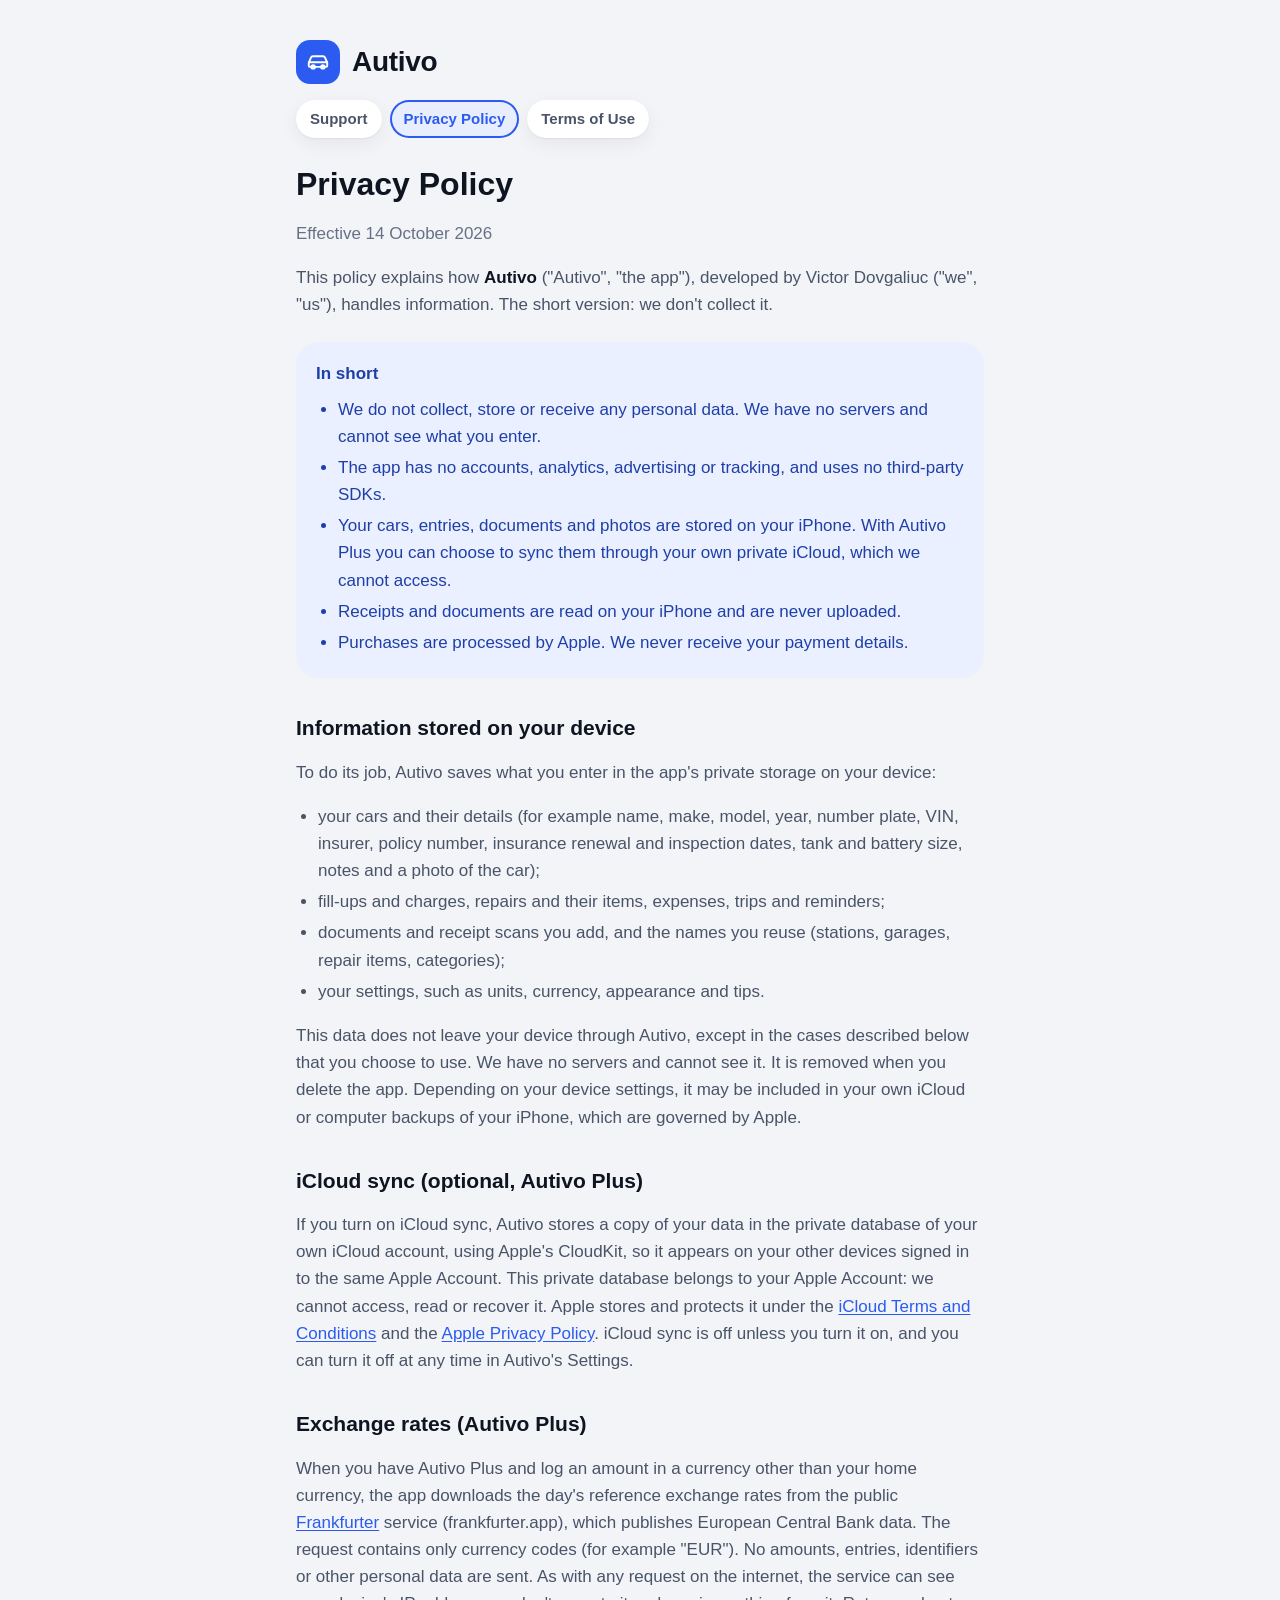
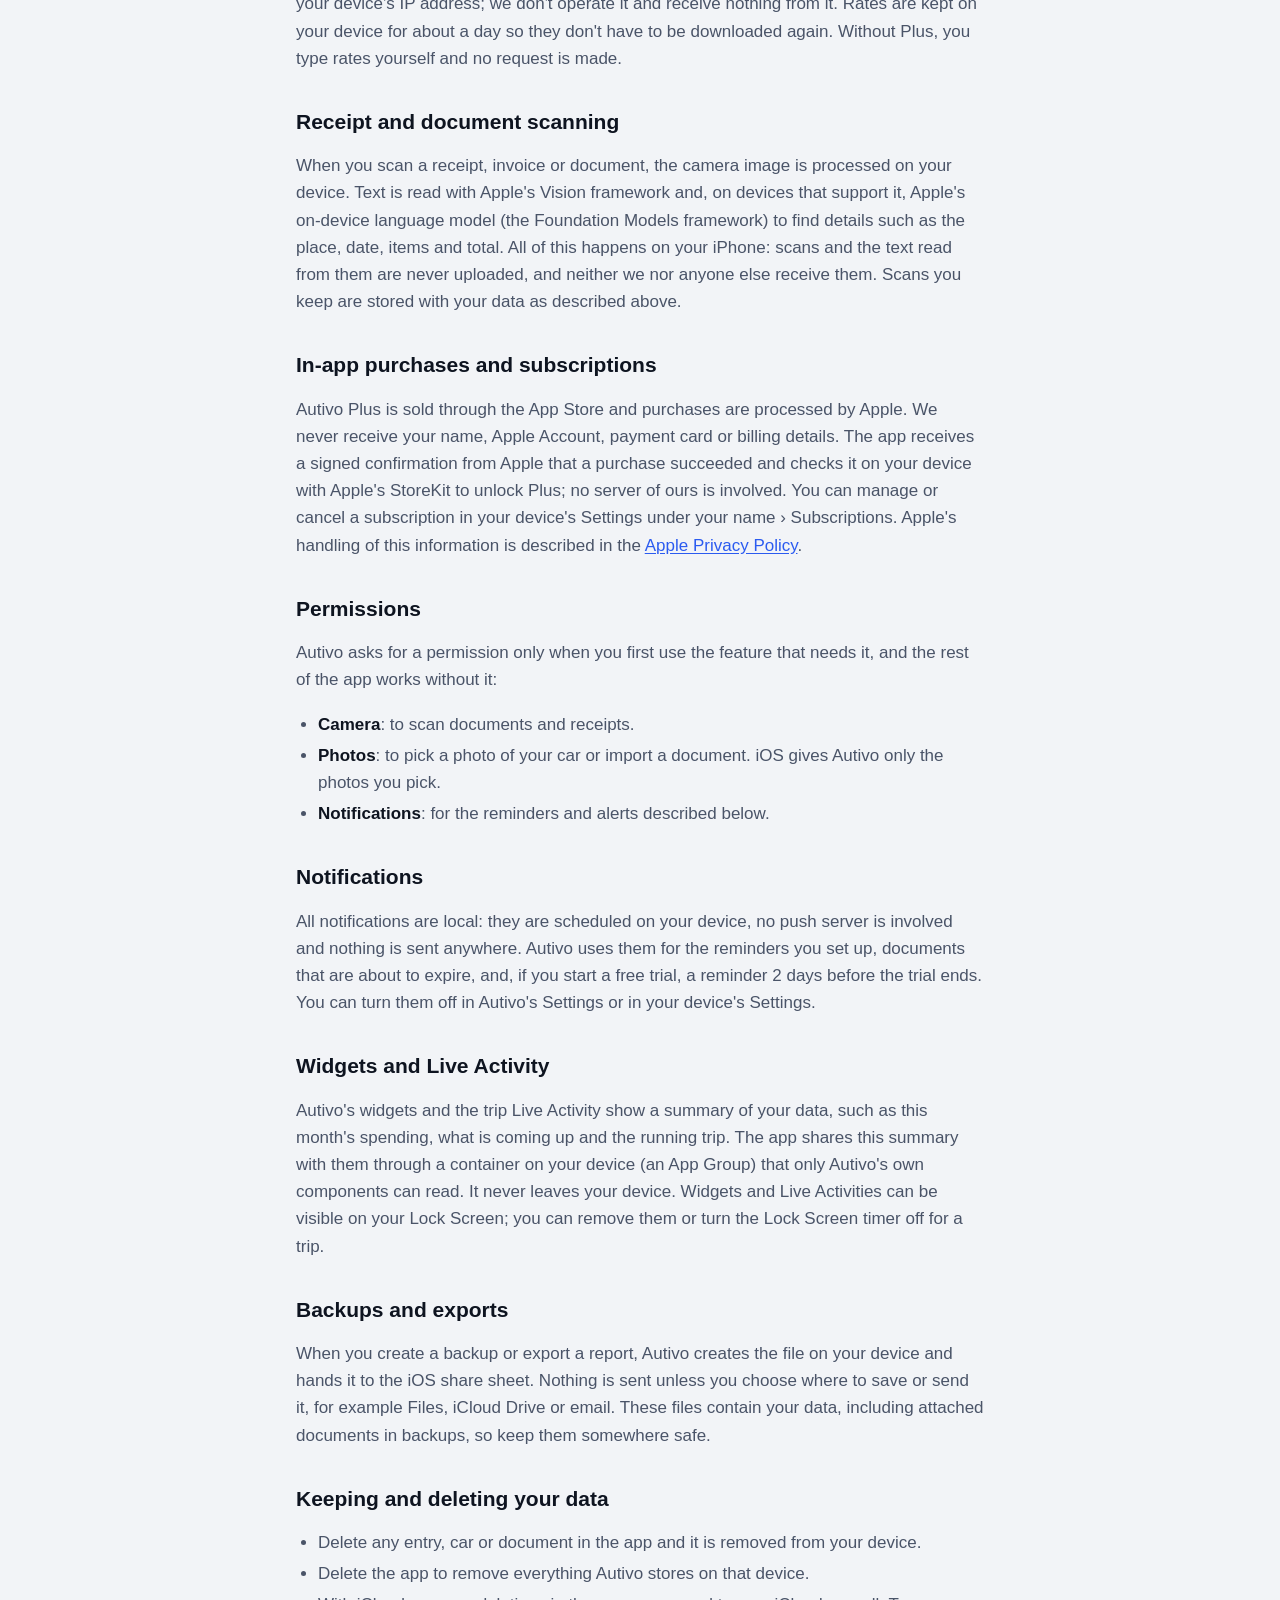
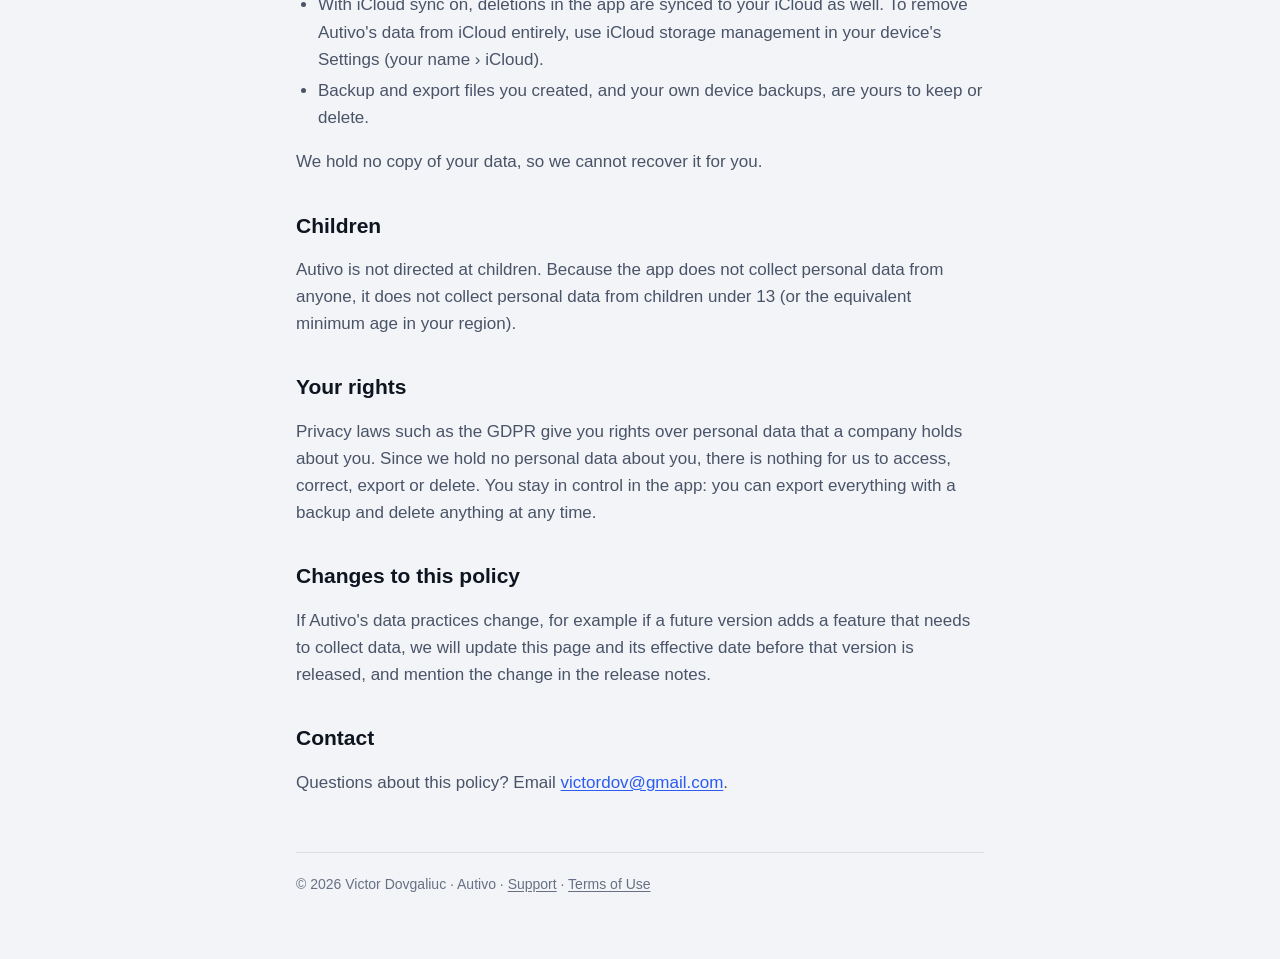
==== privacy.html @ 6e1c1417 "Rename AutoKeep to Autivo Co-Authored-By: Claude Opus 5.5 <noreply@anthropic.com>" ====
<!doctype html>
<html lang="en">
<head>
  <meta charset="utf-8">
  <meta name="viewport" content="width=device-width, initial-scale=1">
  <meta name="color-scheme" content="light dark">
  <title>Autivo Privacy Policy</title>
  <meta name="description" content="Privacy policy for Autivo. Autivo does not collect personal data: everything stays on your iPhone.">
  <link rel="stylesheet" href="style.css">
</head>
<body>
<main>
  <header>
    <a class="logo" href="./">
      <span class="mark" aria-hidden="true"><svg viewBox="0 0 24 24" fill="none" stroke="currentColor" stroke-width="1.8" stroke-linecap="round" stroke-linejoin="round"><path d="M3.5 15.5v-3l2-4.6A2 2 0 0 1 7.3 6.7h9.4a2 2 0 0 1 1.8 1.2l2 4.6v3a1 1 0 0 1-1 1h-15a1 1 0 0 1-1-1z"/><path d="M3.7 12.3h16.6"/><circle cx="7.5" cy="16.5" r="1.6"/><circle cx="16.5" cy="16.5" r="1.6"/></svg></span>
      Autivo
    </a>
    <nav>
      <a href="./">Support</a>
      <a href="privacy.html" aria-current="page">Privacy Policy</a>
      <a href="terms.html">Terms of Use</a>
    </nav>
  </header>

  <h1>Privacy Policy</h1>
  <p class="muted">Effective 14 October 2026</p>

  <p>This policy explains how <strong>Autivo</strong> ("Autivo", "the app"), developed by Victor Dovgaliuc
    ("we", "us"), handles information. The short version: we don't collect it.</p>

  <div class="summary">
    <strong>In short</strong>
    <ul>
      <li>We do not collect, store or receive any personal data. We have no servers and cannot see what you enter.</li>
      <li>The app has no accounts, analytics, advertising or tracking, and uses no third-party SDKs.</li>
      <li>Your cars, entries, documents and photos are stored on your iPhone. With Autivo Plus you can choose to sync
        them through your own private iCloud, which we cannot access.</li>
      <li>Receipts and documents are read on your iPhone and are never uploaded.</li>
      <li>Purchases are processed by Apple. We never receive your payment details.</li>
    </ul>
  </div>

  <h2>Information stored on your device</h2>
  <p>To do its job, Autivo saves what you enter in the app's private storage on your device:</p>
  <ul>
    <li>your cars and their details (for example name, make, model, year, number plate, VIN, insurer, policy number,
      insurance renewal and inspection dates, tank and battery size, notes and a photo of the car);</li>
    <li>fill-ups and charges, repairs and their items, expenses, trips and reminders;</li>
    <li>documents and receipt scans you add, and the names you reuse (stations, garages, repair items, categories);</li>
    <li>your settings, such as units, currency, appearance and tips.</li>
  </ul>
  <p>This data does not leave your device through Autivo, except in the cases described below that you choose to use.
    We have no servers and cannot see it. It is removed when you delete the app. Depending on your device settings, it
    may be included in your own iCloud or computer backups of your iPhone, which are governed by Apple.</p>

  <h2 id="icloud">iCloud sync (optional, Autivo Plus)</h2>
  <p>If you turn on iCloud sync, Autivo stores a copy of your data in the private database of your own iCloud account,
    using Apple's CloudKit, so it appears on your other devices signed in to the same Apple Account. This private
    database belongs to your Apple Account: we cannot access, read or recover it. Apple stores and protects it under the
    <a href="https://www.apple.com/legal/internet-services/icloud/">iCloud Terms and Conditions</a> and the
    <a href="https://www.apple.com/legal/privacy/">Apple Privacy Policy</a>. iCloud sync is off unless you turn it on, and
    you can turn it off at any time in Autivo's Settings.</p>

  <h2 id="exchange-rates">Exchange rates (Autivo Plus)</h2>
  <p>When you have Autivo Plus and log an amount in a currency other than your home currency, the app downloads the
    day's reference exchange rates from the public <a href="https://frankfurter.app">Frankfurter</a> service
    (frankfurter.app), which publishes European Central Bank data. The request contains only currency codes (for
    example "EUR"). No amounts, entries, identifiers or other personal data are sent. As with any request on the
    internet, the service can see your device's IP address; we don't operate it and receive nothing from it. Rates are
    kept on your device for about a day so they don't have to be downloaded again. Without Plus, you type rates yourself
    and no request is made.</p>

  <h2>Receipt and document scanning</h2>
  <p>When you scan a receipt, invoice or document, the camera image is processed on your device. Text is read with
    Apple's Vision framework and, on devices that support it, Apple's on-device language model (the Foundation Models
    framework) to find details such as the place, date, items and total. All of this happens on your iPhone: scans and
    the text read from them are never uploaded, and neither we nor anyone else receive them. Scans you keep are stored
    with your data as described above.</p>

  <h2>In-app purchases and subscriptions</h2>
  <p>Autivo Plus is sold through the App Store and purchases are processed by Apple. We never receive your name, Apple
    Account, payment card or billing details. The app receives a signed confirmation from Apple that a purchase
    succeeded and checks it on your device with Apple's StoreKit to unlock Plus; no server of ours is involved. You can
    manage or cancel a subscription in your device's Settings under your name &rsaquo; Subscriptions. Apple's handling of
    this information is described in the <a href="https://www.apple.com/legal/privacy/">Apple Privacy Policy</a>.</p>

  <h2>Permissions</h2>
  <p>Autivo asks for a permission only when you first use the feature that needs it, and the rest of the app works
    without it:</p>
  <ul>
    <li><strong>Camera</strong>: to scan documents and receipts.</li>
    <li><strong>Photos</strong>: to pick a photo of your car or import a document. iOS gives Autivo only the photos you
      pick.</li>
    <li><strong>Notifications</strong>: for the reminders and alerts described below.</li>
  </ul>

  <h2>Notifications</h2>
  <p>All notifications are local: they are scheduled on your device, no push server is involved and nothing is sent
    anywhere. Autivo uses them for the reminders you set up, documents that are about to expire, and, if you start a
    free trial, a reminder 2 days before the trial ends. You can turn them off in Autivo's Settings or in your device's
    Settings.</p>

  <h2>Widgets and Live Activity</h2>
  <p>Autivo's widgets and the trip Live Activity show a summary of your data, such as this month's spending, what is
    coming up and the running trip. The app shares this summary with them through a container on your device (an App
    Group) that only Autivo's own components can read. It never leaves your device. Widgets and Live Activities can be
    visible on your Lock Screen; you can remove them or turn the Lock Screen timer off for a trip.</p>

  <h2>Backups and exports</h2>
  <p>When you create a backup or export a report, Autivo creates the file on your device and hands it to the iOS share
    sheet. Nothing is sent unless you choose where to save or send it, for example Files, iCloud Drive or email. These
    files contain your data, including attached documents in backups, so keep them somewhere safe.</p>

  <h2>Keeping and deleting your data</h2>
  <ul>
    <li>Delete any entry, car or document in the app and it is removed from your device.</li>
    <li>Delete the app to remove everything Autivo stores on that device.</li>
    <li>With iCloud sync on, deletions in the app are synced to your iCloud as well. To remove Autivo's data from iCloud
      entirely, use iCloud storage management in your device's Settings (your name &rsaquo; iCloud).</li>
    <li>Backup and export files you created, and your own device backups, are yours to keep or delete.</li>
  </ul>
  <p>We hold no copy of your data, so we cannot recover it for you.</p>

  <h2>Children</h2>
  <p>Autivo is not directed at children. Because the app does not collect personal data from anyone, it does not
    collect personal data from children under 13 (or the equivalent minimum age in your region).</p>

  <h2>Your rights</h2>
  <p>Privacy laws such as the GDPR give you rights over personal data that a company holds about you. Since we hold no
    personal data about you, there is nothing for us to access, correct, export or delete. You stay in control in the
    app: you can export everything with a backup and delete anything at any time.</p>

  <h2>Changes to this policy</h2>
  <p>If Autivo's data practices change, for example if a future version adds a feature that needs to collect data, we
    will update this page and its effective date before that version is released, and mention the change in the release
    notes.</p>

  <h2>Contact</h2>
  <p>Questions about this policy? Email <a href="mailto:victordov@gmail.com?subject=Autivo%20privacy">victordov@gmail.com</a>.</p>

  <footer>&copy; 2026 Victor Dovgaliuc &middot; Autivo &middot;
    <a href="./">Support</a> &middot; <a href="terms.html">Terms of Use</a></footer>
</main>
</body>
</html>
---- style.css ----
/* Autivo support site. Colours follow the app's "Glovebox" tokens. */
:root {
  color-scheme: light dark;
  --bg: #F2F4F7;
  --card: #FFFFFF;
  --ink: #0E1420;
  --ink2: #4A5468;
  --ink3: #677084;
  --line: rgba(14, 20, 32, 0.10);
  --pri: #2B5BF0;
  --pri-text: #2B5BF0;
  --pri-soft: #E8EEFE;
  --tip-bg: #EAF0FF;
  --tip-ink: #1F3FA8;
  --warn-soft: #FFF3DC;
  --warn-text: #9A5C00;
  --plus: #121826;
  --gold: #F5B544;
  --shadow: 0 1px 2px rgba(14, 20, 32, 0.05), 0 6px 20px rgba(14, 20, 32, 0.06);
}

@media (prefers-color-scheme: dark) {
  :root {
    --bg: #0B0E14;
    --card: #161B24;
    --ink: #F2F4F8;
    --ink2: #AEB6C4;
    --ink3: #8B94A6;
    --line: rgba(255, 255, 255, 0.12);
    --pri: #3A66F5;
    --pri-text: #86A5FF;
    --pri-soft: rgba(90, 130, 255, 0.16);
    --tip-bg: #18223A;
    --tip-ink: #B4C6FF;
    --warn-soft: rgba(245, 181, 68, 0.14);
    --warn-text: #F7C566;
    --plus: #1E2534;
    --shadow: 0 0 0 1px rgba(255, 255, 255, 0.04);
  }
}

* { box-sizing: border-box; }

body {
  margin: 0;
  background: var(--bg);
  color: var(--ink);
  font: 17px/1.6 -apple-system, BlinkMacSystemFont, "SF Pro Text", "Segoe UI", Roboto, sans-serif;
  -webkit-text-size-adjust: 100%;
}

main {
  max-width: 720px;
  margin: 0 auto;
  padding: 40px 16px 64px;
}

header { margin-bottom: 28px; }

.logo {
  display: inline-flex;
  align-items: center;
  gap: 12px;
  color: var(--ink);
  text-decoration: none;
  font: 800 28px/1 ui-rounded, "SF Pro Rounded", -apple-system, sans-serif;
  letter-spacing: -0.01em;
}

.mark {
  width: 44px;
  height: 44px;
  border-radius: 14px;
  background: var(--pri);
  color: #fff;
  display: grid;
  place-items: center;
  flex: none;
}
.mark svg { width: 26px; height: 26px; }

nav { margin-top: 16px; display: flex; gap: 8px; flex-wrap: wrap; }
nav a {
  color: var(--ink2);
  text-decoration: none;
  font-weight: 600;
  font-size: 15px;
  padding: 7px 14px;
  border-radius: 999px;
  background: var(--card);
  box-shadow: var(--shadow);
}
nav a[aria-current="page"] { background: var(--pri-soft); color: var(--pri-text); box-shadow: inset 0 0 0 2px var(--pri); }

h1 {
  font: 800 32px/1.15 ui-rounded, "SF Pro Rounded", -apple-system, sans-serif;
  margin: 0 0 6px;
}
h2 {
  font: 700 21px/1.3 ui-rounded, "SF Pro Rounded", -apple-system, sans-serif;
  margin: 36px 0 10px;
}
h3 { font-size: 17px; line-height: 1.35; margin: 0 0 6px; }

p, li { color: var(--ink2); }
strong { color: var(--ink); }
ul { padding-left: 22px; }
li { margin: 4px 0; }
a { color: var(--pri-text); text-underline-offset: 2px; }

.muted { color: var(--ink3); }
.lead { font-size: 19px; color: var(--ink2); margin-top: 0; }

.card, .qa {
  background: var(--card);
  border-radius: 22px;
  padding: 18px 20px;
  margin: 12px 0;
  box-shadow: var(--shadow);
}
.card > :first-child, .qa > :first-child { margin-top: 0; }
.card > :last-child, .qa > :last-child { margin-bottom: 0; }

.summary {
  background: var(--tip-bg);
  border-radius: 22px;
  padding: 18px 20px;
  margin: 24px 0;
}
.summary strong, .summary li, .summary p { color: var(--tip-ink); }
.summary ul { margin: 8px 0 0; }

.note {
  background: var(--warn-soft);
  border-radius: 22px;
  padding: 18px 20px;
  margin: 24px 0;
}
.note h2 { margin-top: 0; font-size: 18px; color: var(--warn-text); }
.note p { color: var(--ink2); margin-bottom: 0; }

.plus-badge {
  display: inline-block;
  background: var(--plus);
  color: var(--gold);
  font: 800 11px/1 -apple-system, sans-serif;
  letter-spacing: 0.08em;
  padding: 4px 7px;
  border-radius: 6px;
  vertical-align: 2px;
}

.table-wrap { overflow-x: auto; }
table { width: 100%; border-collapse: collapse; font-size: 15px; }
th, td { text-align: left; padding: 8px 10px; border-bottom: 1px solid var(--line); vertical-align: top; }
th { color: var(--ink); font-weight: 700; }
td { color: var(--ink2); }

footer {
  margin-top: 56px;
  padding-top: 20px;
  border-top: 1px solid var(--line);
  color: var(--ink3);
  font-size: 14px;
}
footer a { color: var(--ink3); }
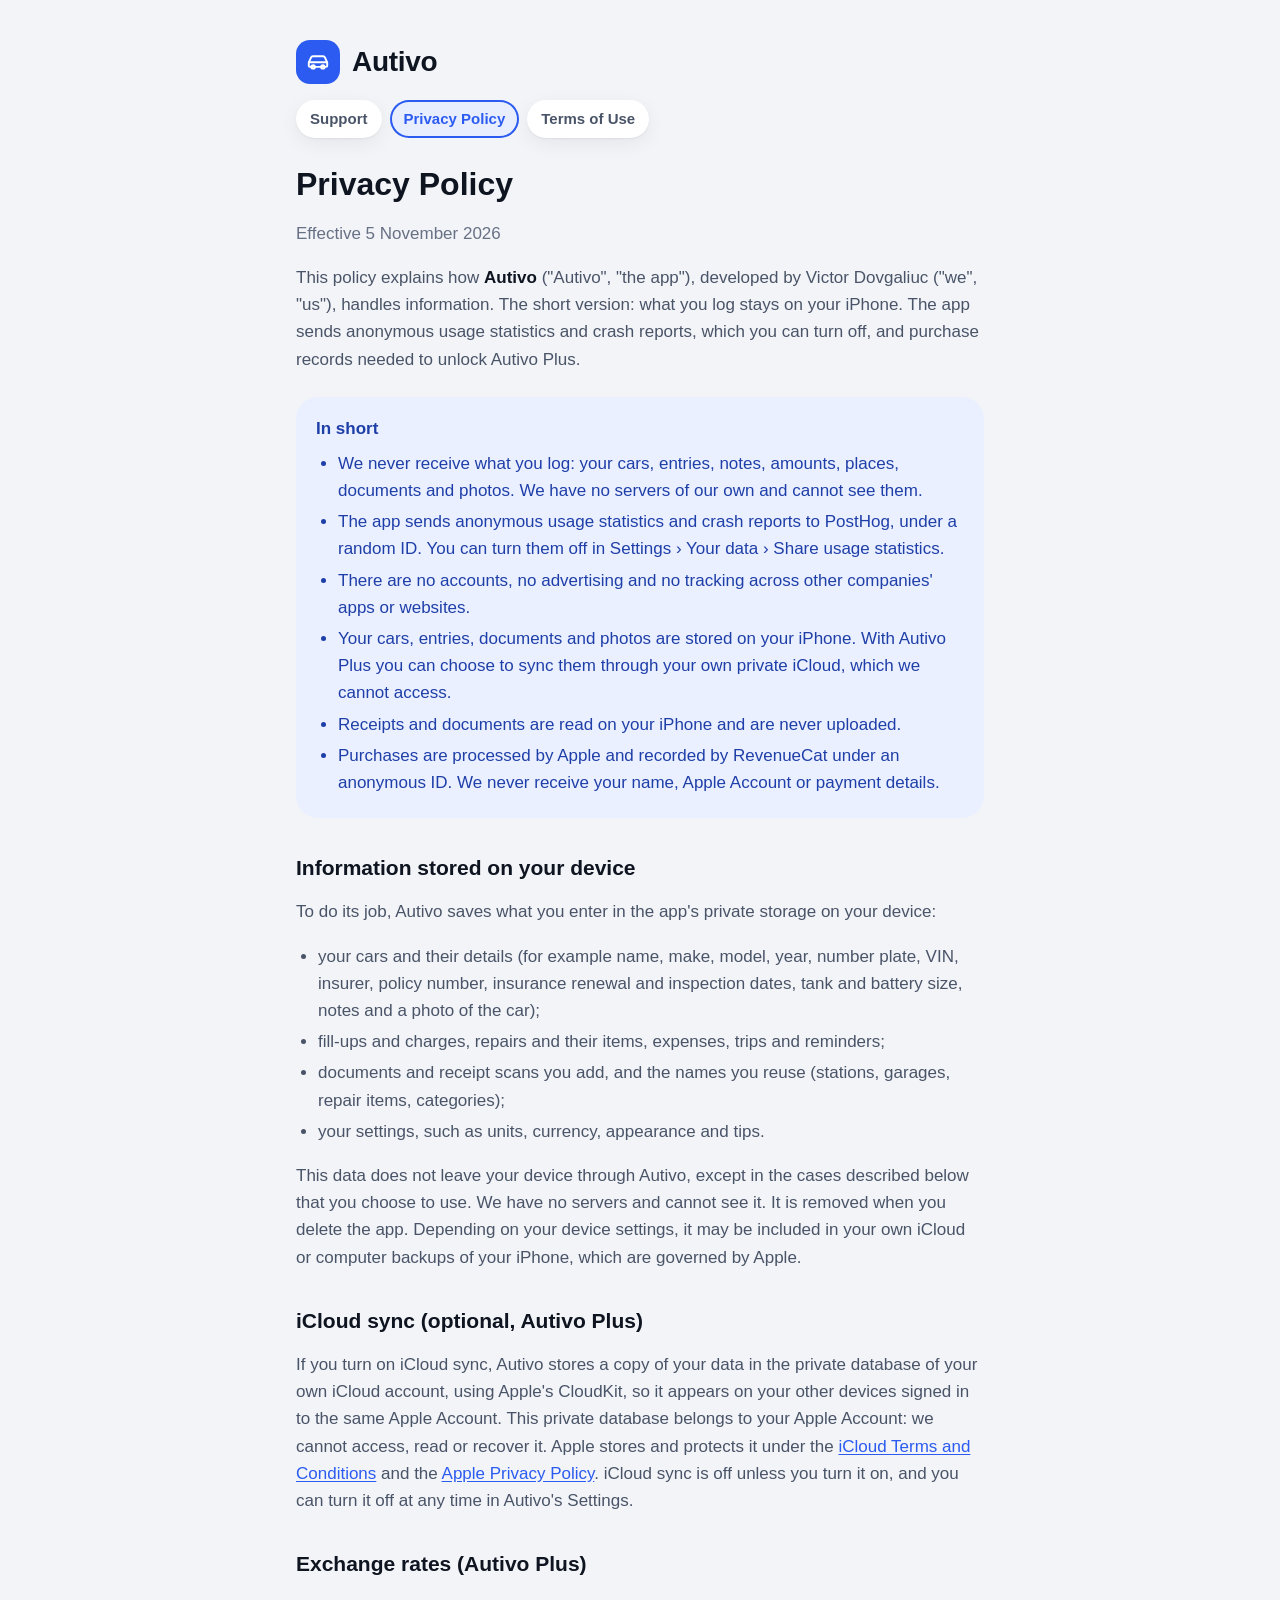
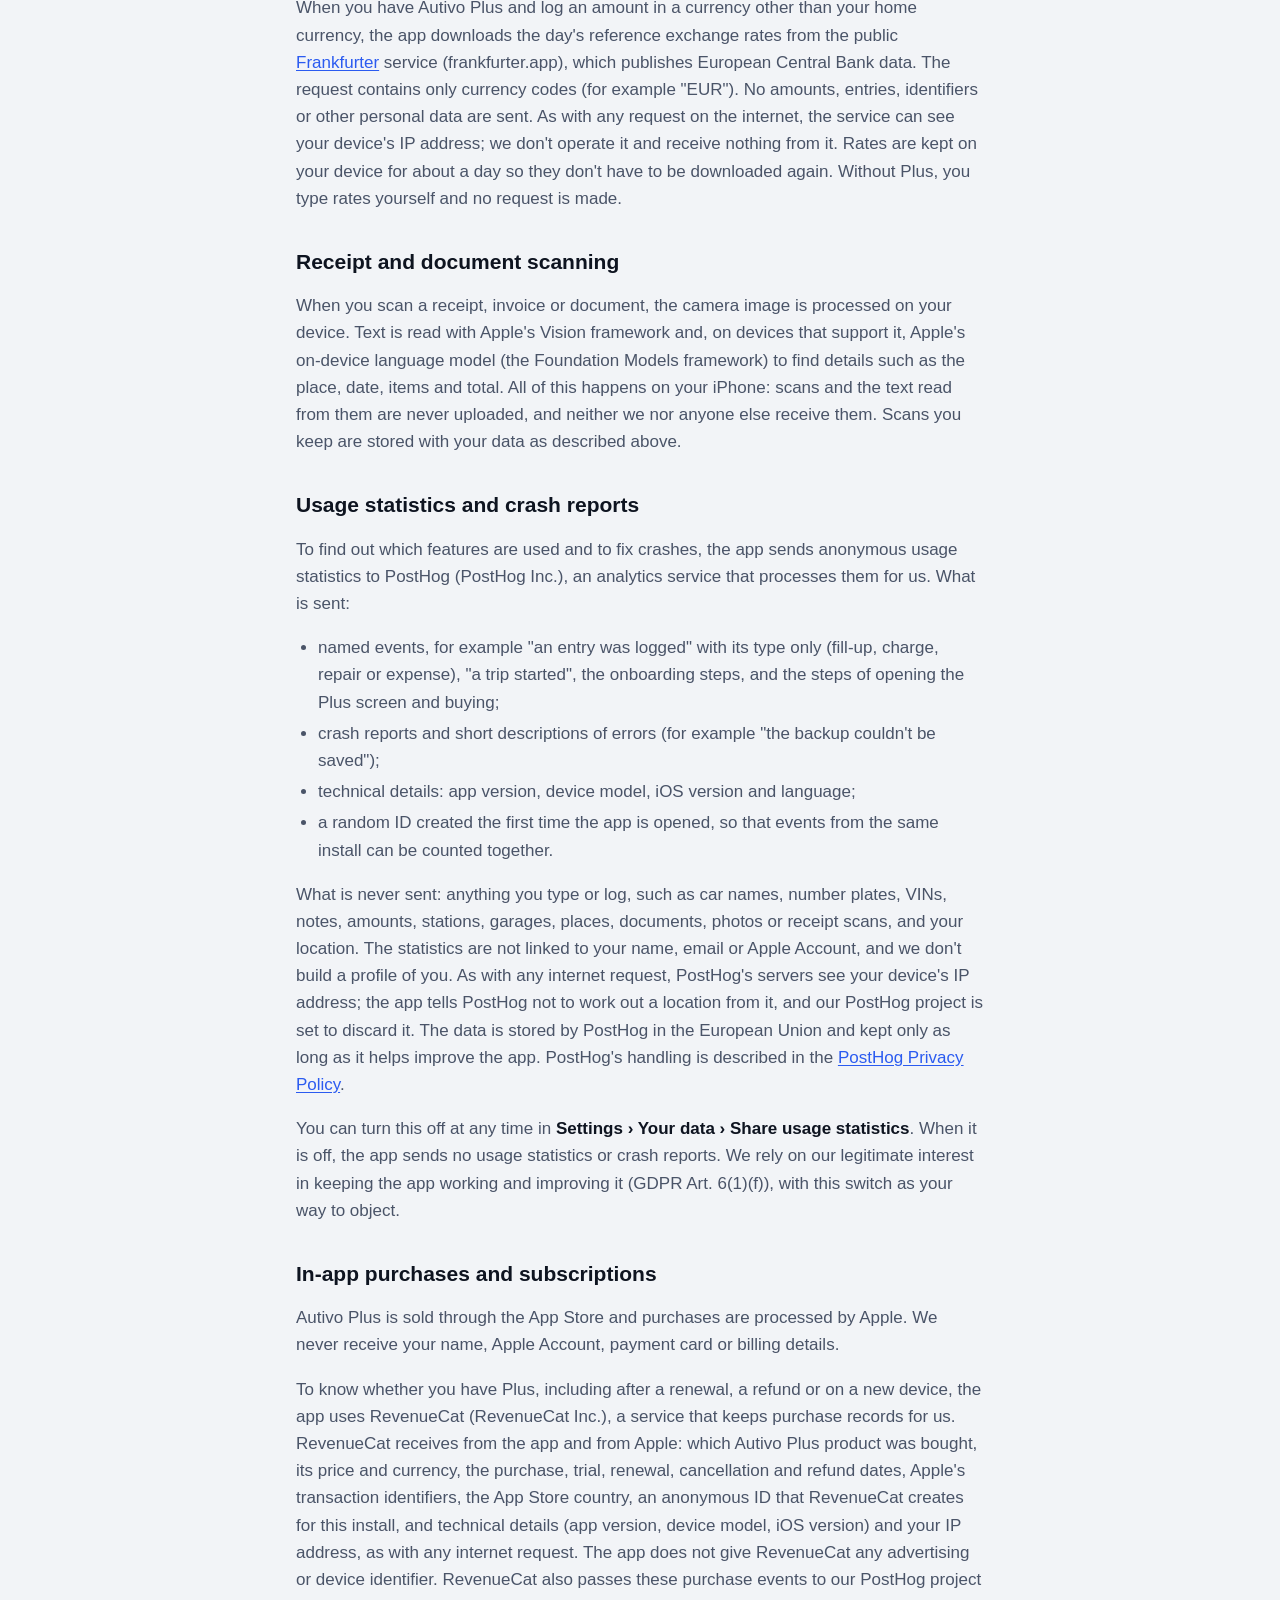
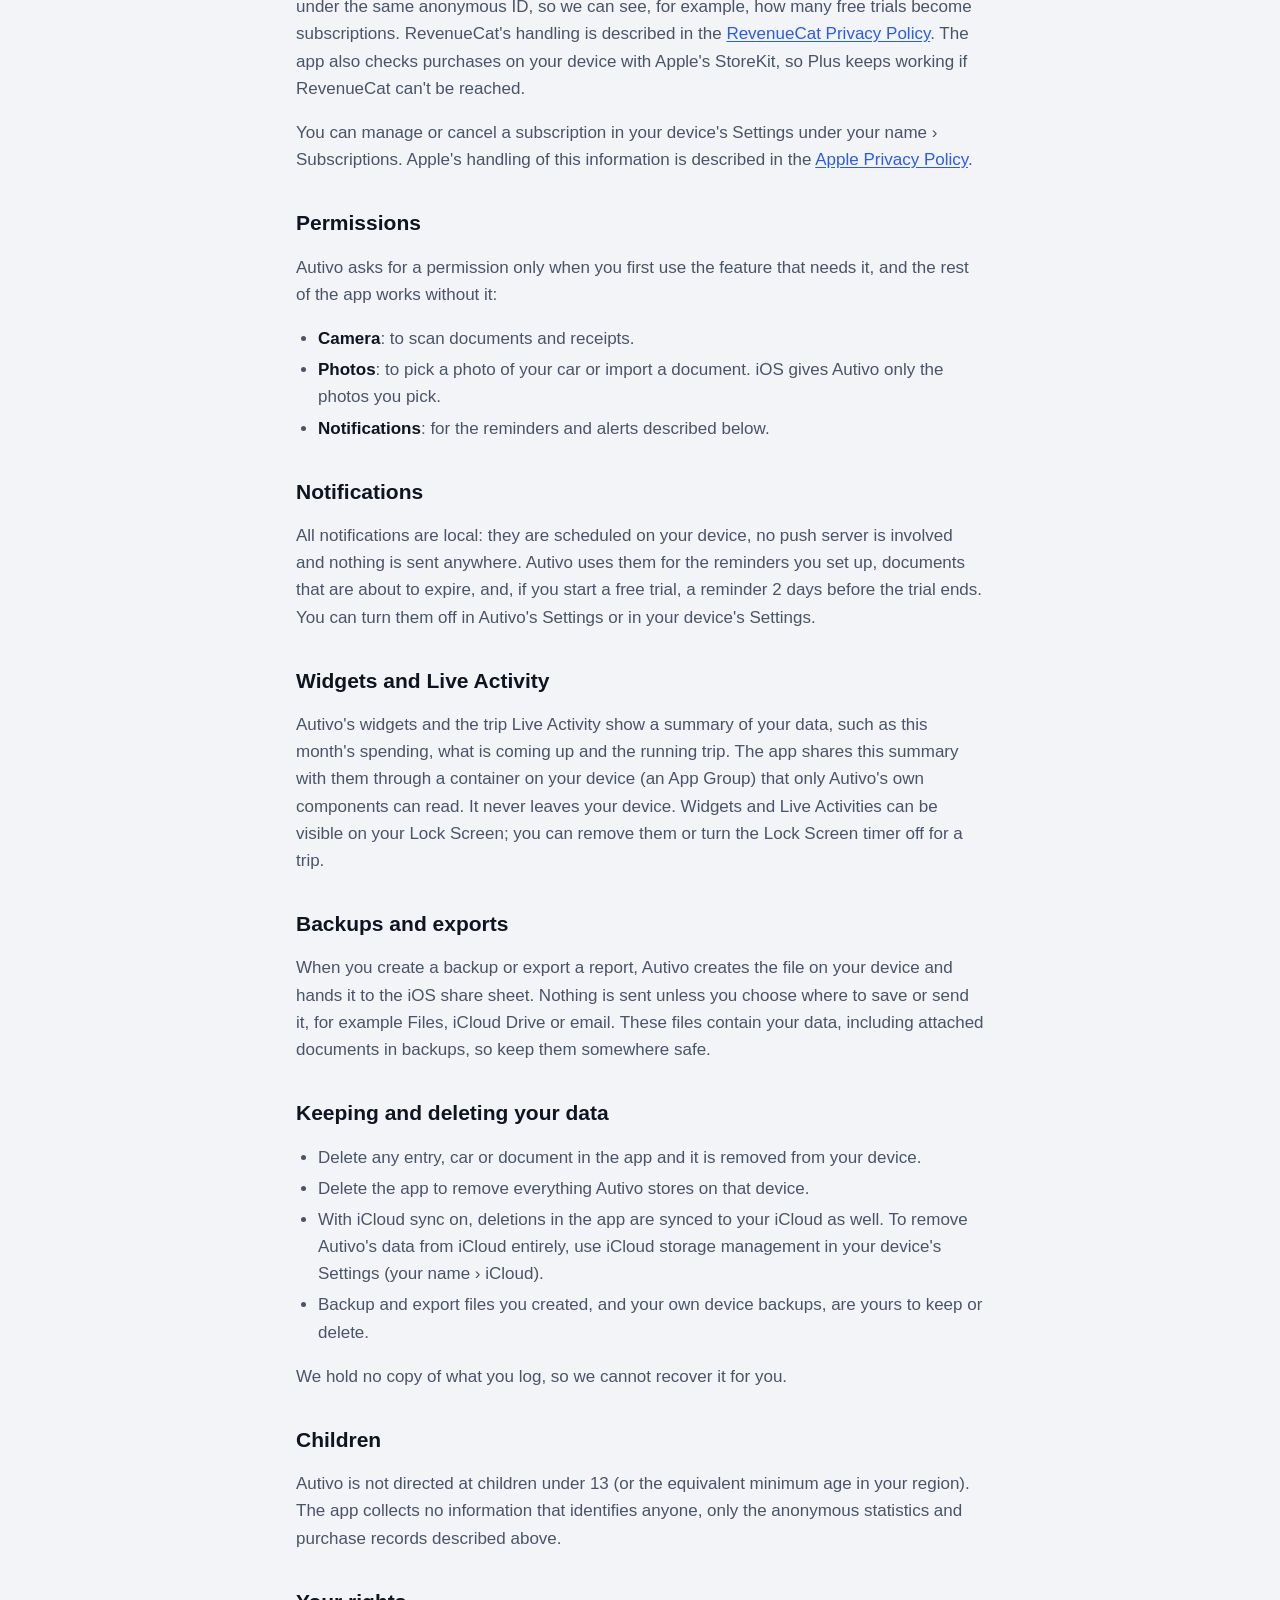
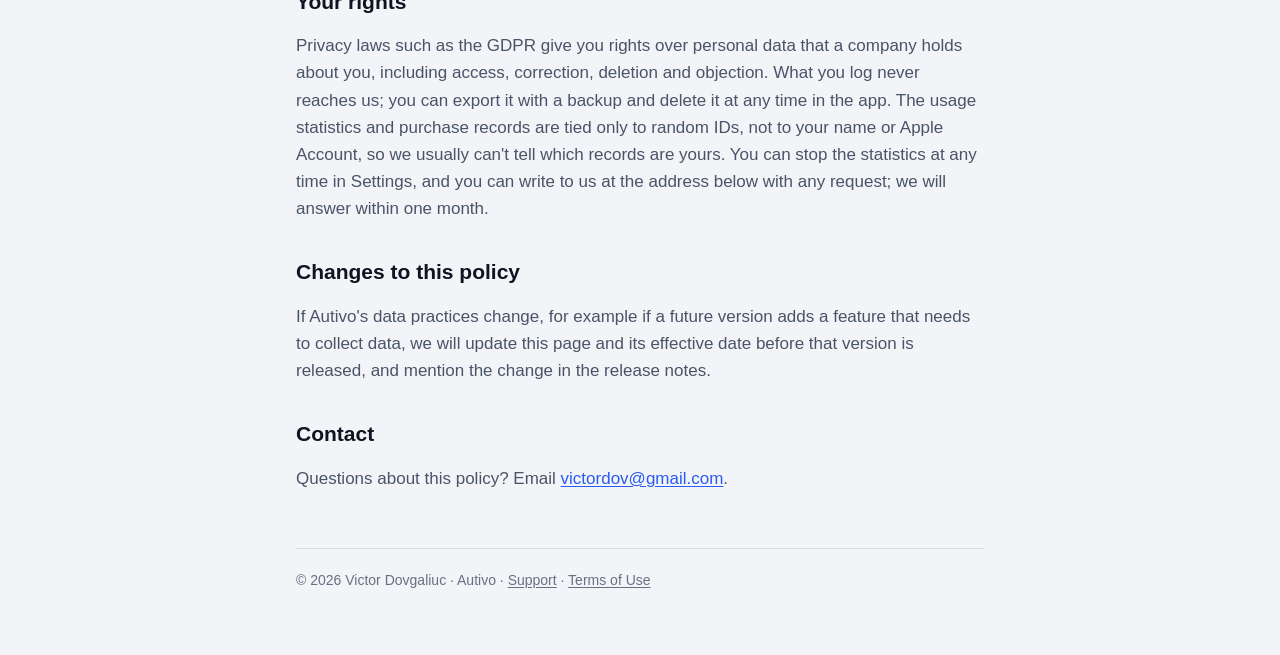
==== commit 32032012: "Privacy: disclose PostHog usage statistics and RevenueCat purchase records Co-Authored-By: Claude Op" ====
--- a/privacy.html
+++ b/privacy.html
@@ -23,20 +23,25 @@
   </header>
 
   <h1>Privacy Policy</h1>
-  <p class="muted">Effective 14 October 2026</p>
+  <p class="muted">Effective 5 November 2026</p>
 
   <p>This policy explains how <strong>Autivo</strong> ("Autivo", "the app"), developed by Victor Dovgaliuc
-    ("we", "us"), handles information. The short version: we don't collect it.</p>
+    ("we", "us"), handles information. The short version: what you log stays on your iPhone. The app sends anonymous
+    usage statistics and crash reports, which you can turn off, and purchase records needed to unlock Autivo Plus.</p>
 
   <div class="summary">
     <strong>In short</strong>
     <ul>
-      <li>We do not collect, store or receive any personal data. We have no servers and cannot see what you enter.</li>
-      <li>The app has no accounts, analytics, advertising or tracking, and uses no third-party SDKs.</li>
+      <li>We never receive what you log: your cars, entries, notes, amounts, places, documents and photos. We have no
+        servers of our own and cannot see them.</li>
+      <li>The app sends anonymous usage statistics and crash reports to PostHog, under a random ID. You can turn them off
+        in Settings &rsaquo; Your data &rsaquo; Share usage statistics.</li>
+      <li>There are no accounts, no advertising and no tracking across other companies' apps or websites.</li>
       <li>Your cars, entries, documents and photos are stored on your iPhone. With Autivo Plus you can choose to sync
         them through your own private iCloud, which we cannot access.</li>
       <li>Receipts and documents are read on your iPhone and are never uploaded.</li>
-      <li>Purchases are processed by Apple. We never receive your payment details.</li>
+      <li>Purchases are processed by Apple and recorded by RevenueCat under an anonymous ID. We never receive your name,
+        Apple Account or payment details.</li>
     </ul>
   </div>
 
@@ -77,12 +82,43 @@
     the text read from them are never uploaded, and neither we nor anyone else receive them. Scans you keep are stored
     with your data as described above.</p>
 
+  <h2 id="analytics">Usage statistics and crash reports</h2>
+  <p>To find out which features are used and to fix crashes, the app sends anonymous usage statistics to PostHog
+    (PostHog Inc.), an analytics service that processes them for us. What is sent:</p>
+  <ul>
+    <li>named events, for example "an entry was logged" with its type only (fill-up, charge, repair or expense),
+      "a trip started", the onboarding steps, and the steps of opening the Plus screen and buying;</li>
+    <li>crash reports and short descriptions of errors (for example "the backup couldn't be saved");</li>
+    <li>technical details: app version, device model, iOS version and language;</li>
+    <li>a random ID created the first time the app is opened, so that events from the same install can be counted
+      together.</li>
+  </ul>
+  <p>What is never sent: anything you type or log, such as car names, number plates, VINs, notes, amounts, stations,
+    garages, places, documents, photos or receipt scans, and your location. The statistics are not linked to your name,
+    email or Apple Account, and we don't build a profile of you. As with any internet request, PostHog's servers see
+    your device's IP address; the app tells PostHog not to work out a location from it, and our PostHog project is set
+    to discard it. The data is stored by PostHog in the European Union and kept only as long as it helps improve the app.
+    PostHog's handling is described in the <a href="https://posthog.com/privacy">PostHog Privacy Policy</a>.</p>
+  <p>You can turn this off at any time in <strong>Settings &rsaquo; Your data &rsaquo; Share usage statistics</strong>.
+    When it is off, the app sends no usage statistics or crash reports. We rely on our legitimate interest in keeping
+    the app working and improving it (GDPR Art. 6(1)(f)), with this switch as your way to object.</p>
+
   <h2>In-app purchases and subscriptions</h2>
   <p>Autivo Plus is sold through the App Store and purchases are processed by Apple. We never receive your name, Apple
-    Account, payment card or billing details. The app receives a signed confirmation from Apple that a purchase
-    succeeded and checks it on your device with Apple's StoreKit to unlock Plus; no server of ours is involved. You can
-    manage or cancel a subscription in your device's Settings under your name &rsaquo; Subscriptions. Apple's handling of
-    this information is described in the <a href="https://www.apple.com/legal/privacy/">Apple Privacy Policy</a>.</p>
+    Account, payment card or billing details.</p>
+  <p>To know whether you have Plus, including after a renewal, a refund or on a new device, the app uses RevenueCat
+    (RevenueCat Inc.), a service that keeps purchase records for us. RevenueCat receives from the app and from Apple: which
+    Autivo Plus product was bought, its price and currency, the purchase, trial, renewal, cancellation and refund dates,
+    Apple's transaction identifiers, the App Store country, an anonymous ID that RevenueCat creates for this install, and
+    technical details (app version, device model, iOS version) and your IP address, as with any internet request. The app
+    does not give RevenueCat any advertising or device identifier. RevenueCat also passes these purchase events to our
+    PostHog project under the same anonymous ID, so we can see, for example, how many free trials become subscriptions.
+    RevenueCat's handling is described in the <a href="https://www.revenuecat.com/privacy">RevenueCat Privacy Policy</a>.
+    The app also checks purchases on your device with Apple's StoreKit, so Plus keeps working if RevenueCat can't be
+    reached.</p>
+  <p>You can manage or cancel a subscription in your device's Settings under your name &rsaquo; Subscriptions. Apple's
+    handling of this information is described in the <a href="https://www.apple.com/legal/privacy/">Apple Privacy
+    Policy</a>.</p>
 
   <h2>Permissions</h2>
   <p>Autivo asks for a permission only when you first use the feature that needs it, and the rest of the app works
@@ -119,16 +155,18 @@
       entirely, use iCloud storage management in your device's Settings (your name &rsaquo; iCloud).</li>
     <li>Backup and export files you created, and your own device backups, are yours to keep or delete.</li>
   </ul>
-  <p>We hold no copy of your data, so we cannot recover it for you.</p>
+  <p>We hold no copy of what you log, so we cannot recover it for you.</p>
 
   <h2>Children</h2>
-  <p>Autivo is not directed at children. Because the app does not collect personal data from anyone, it does not
-    collect personal data from children under 13 (or the equivalent minimum age in your region).</p>
+  <p>Autivo is not directed at children under 13 (or the equivalent minimum age in your region). The app collects no
+    information that identifies anyone, only the anonymous statistics and purchase records described above.</p>
 
   <h2>Your rights</h2>
-  <p>Privacy laws such as the GDPR give you rights over personal data that a company holds about you. Since we hold no
-    personal data about you, there is nothing for us to access, correct, export or delete. You stay in control in the
-    app: you can export everything with a backup and delete anything at any time.</p>
+  <p>Privacy laws such as the GDPR give you rights over personal data that a company holds about you, including access,
+    correction, deletion and objection. What you log never reaches us; you can export it with a backup and delete it at
+    any time in the app. The usage statistics and purchase records are tied only to random IDs, not to your name or Apple
+    Account, so we usually can't tell which records are yours. You can stop the statistics at any time in Settings, and
+    you can write to us at the address below with any request; we will answer within one month.</p>
 
   <h2>Changes to this policy</h2>
   <p>If Autivo's data practices change, for example if a future version adds a feature that needs to collect data, we
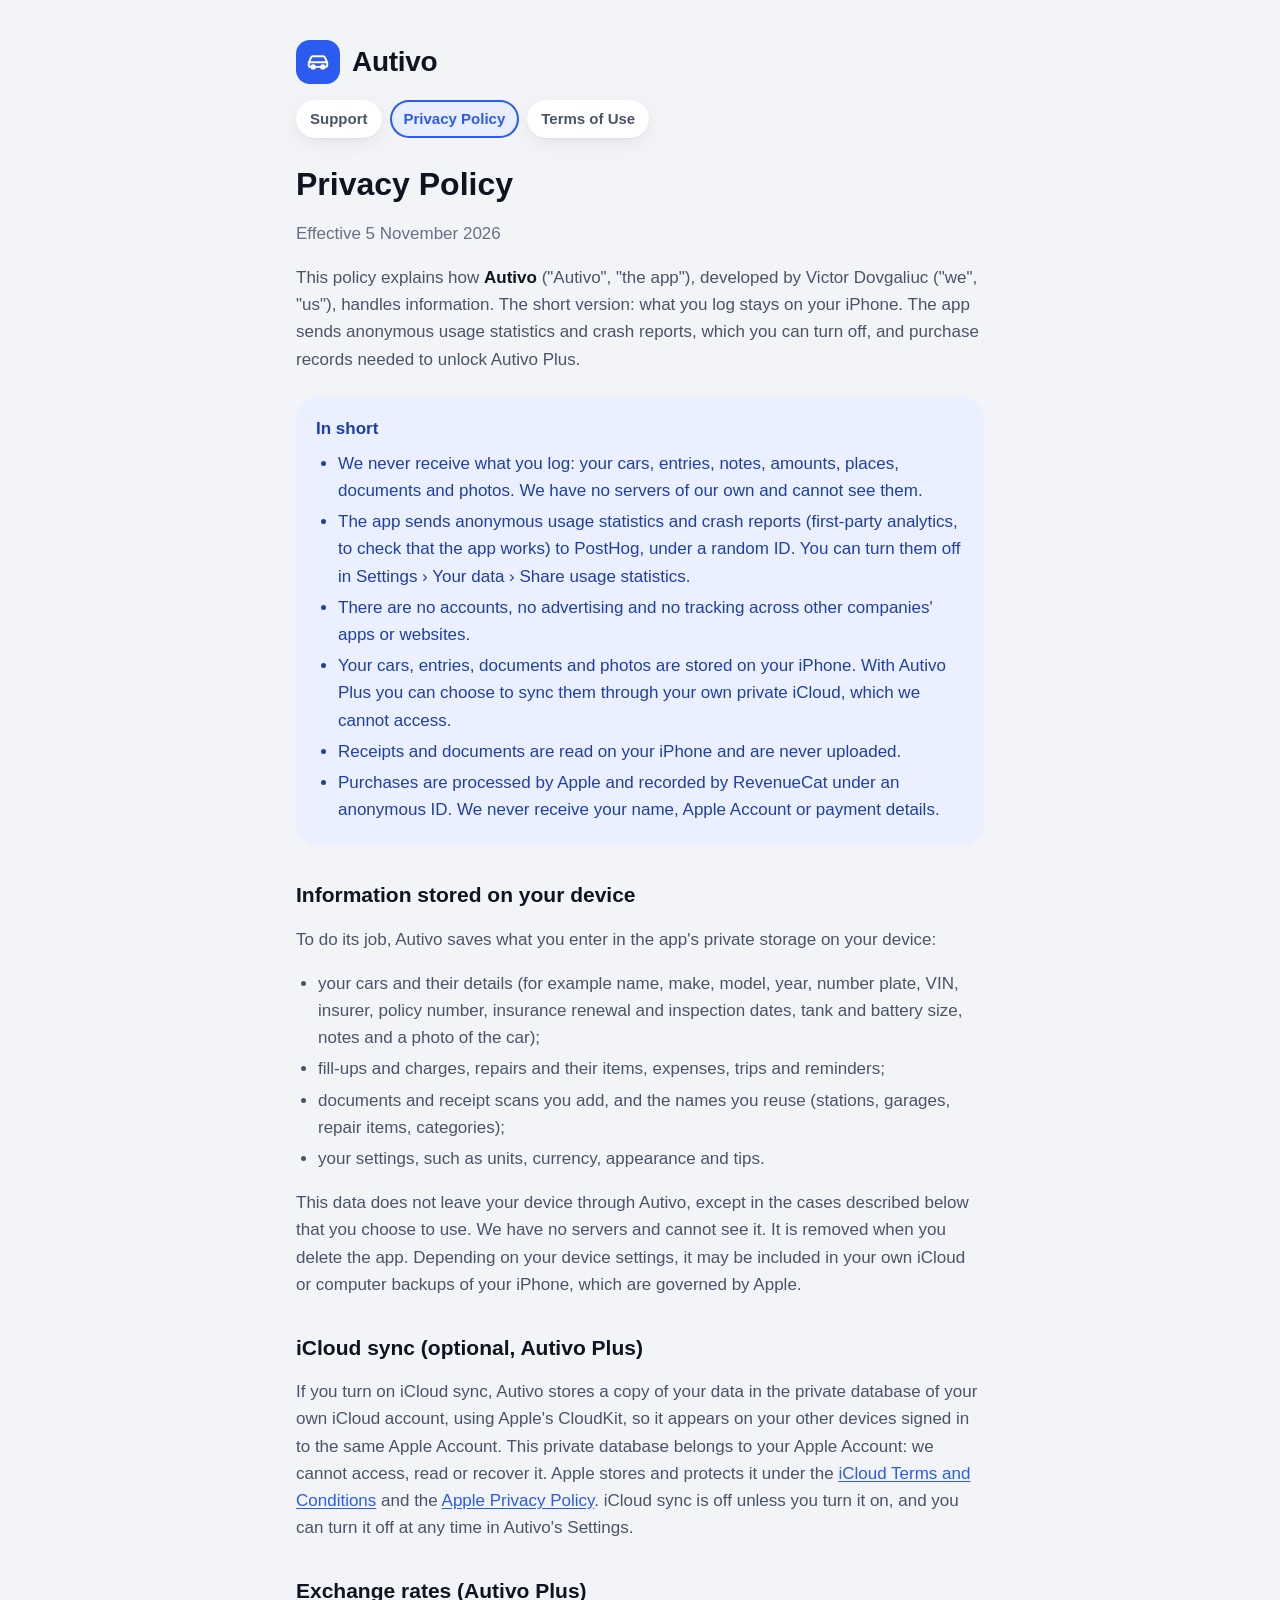
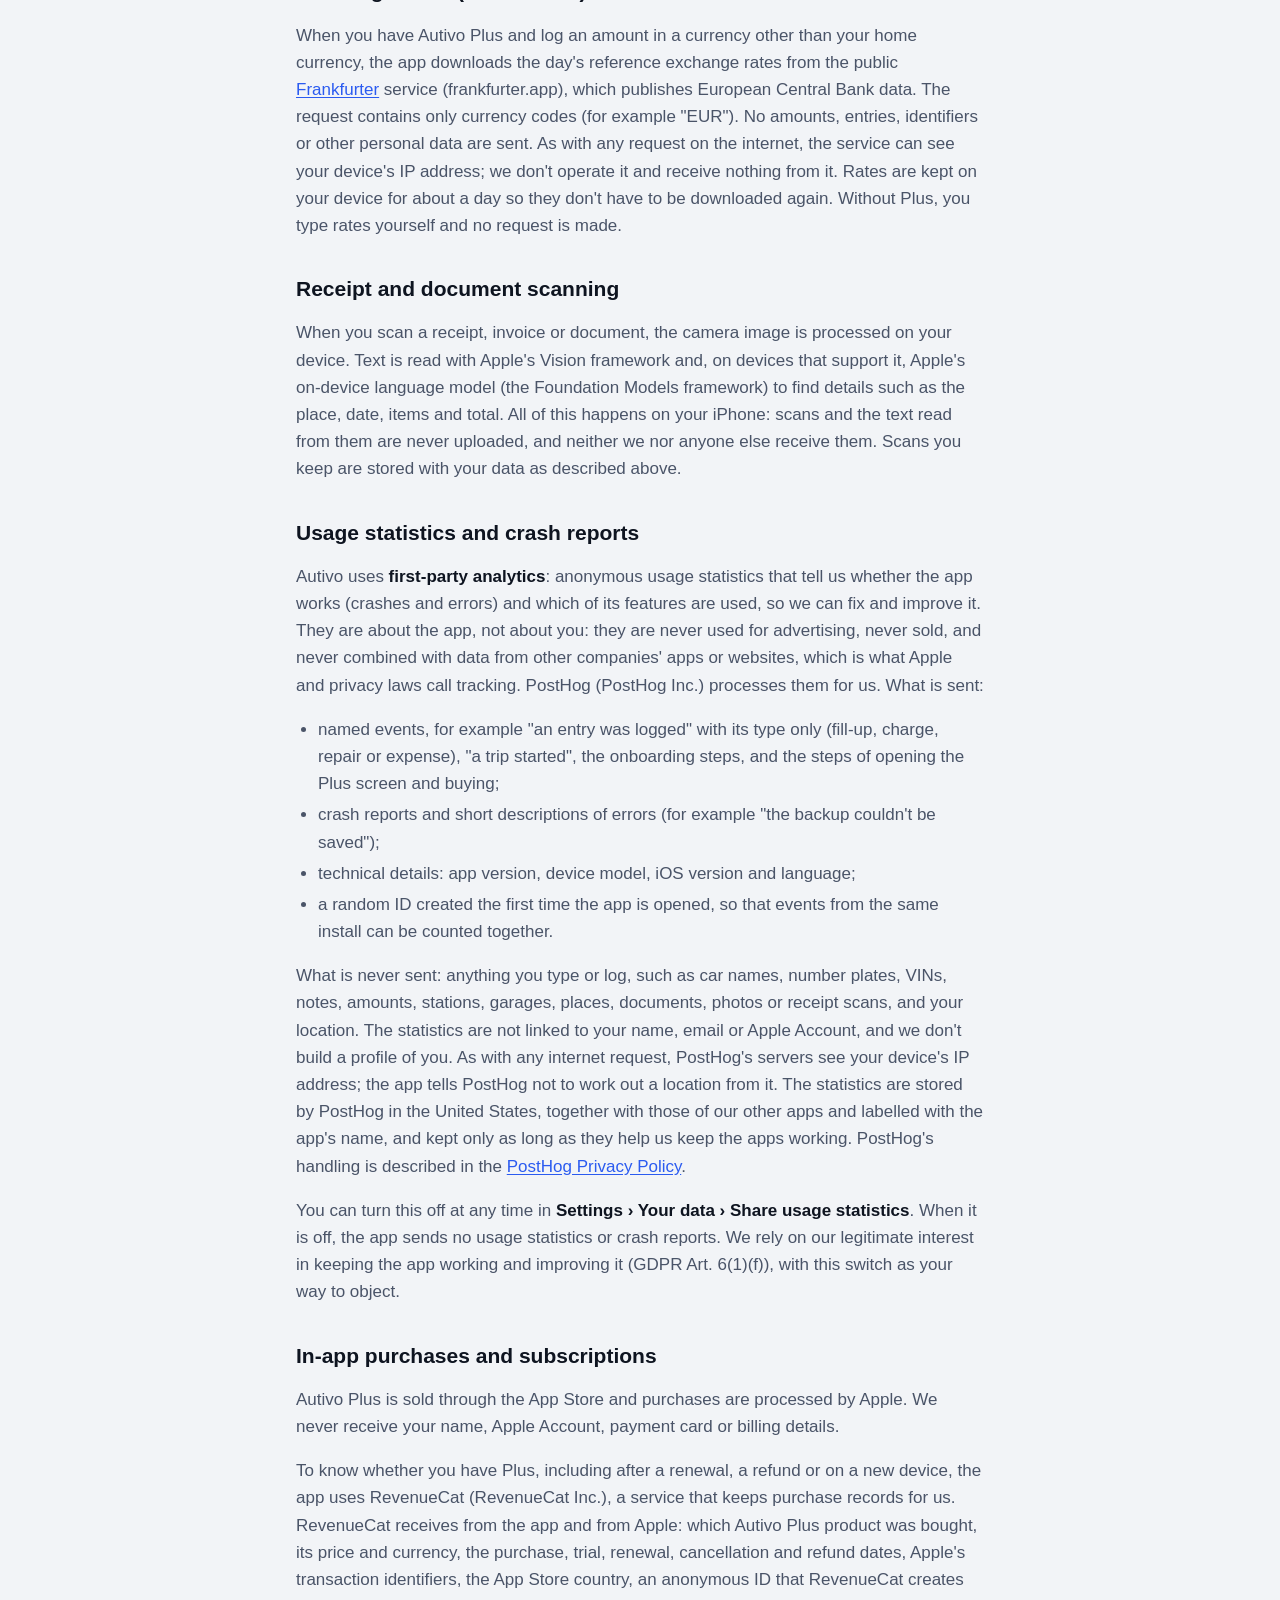
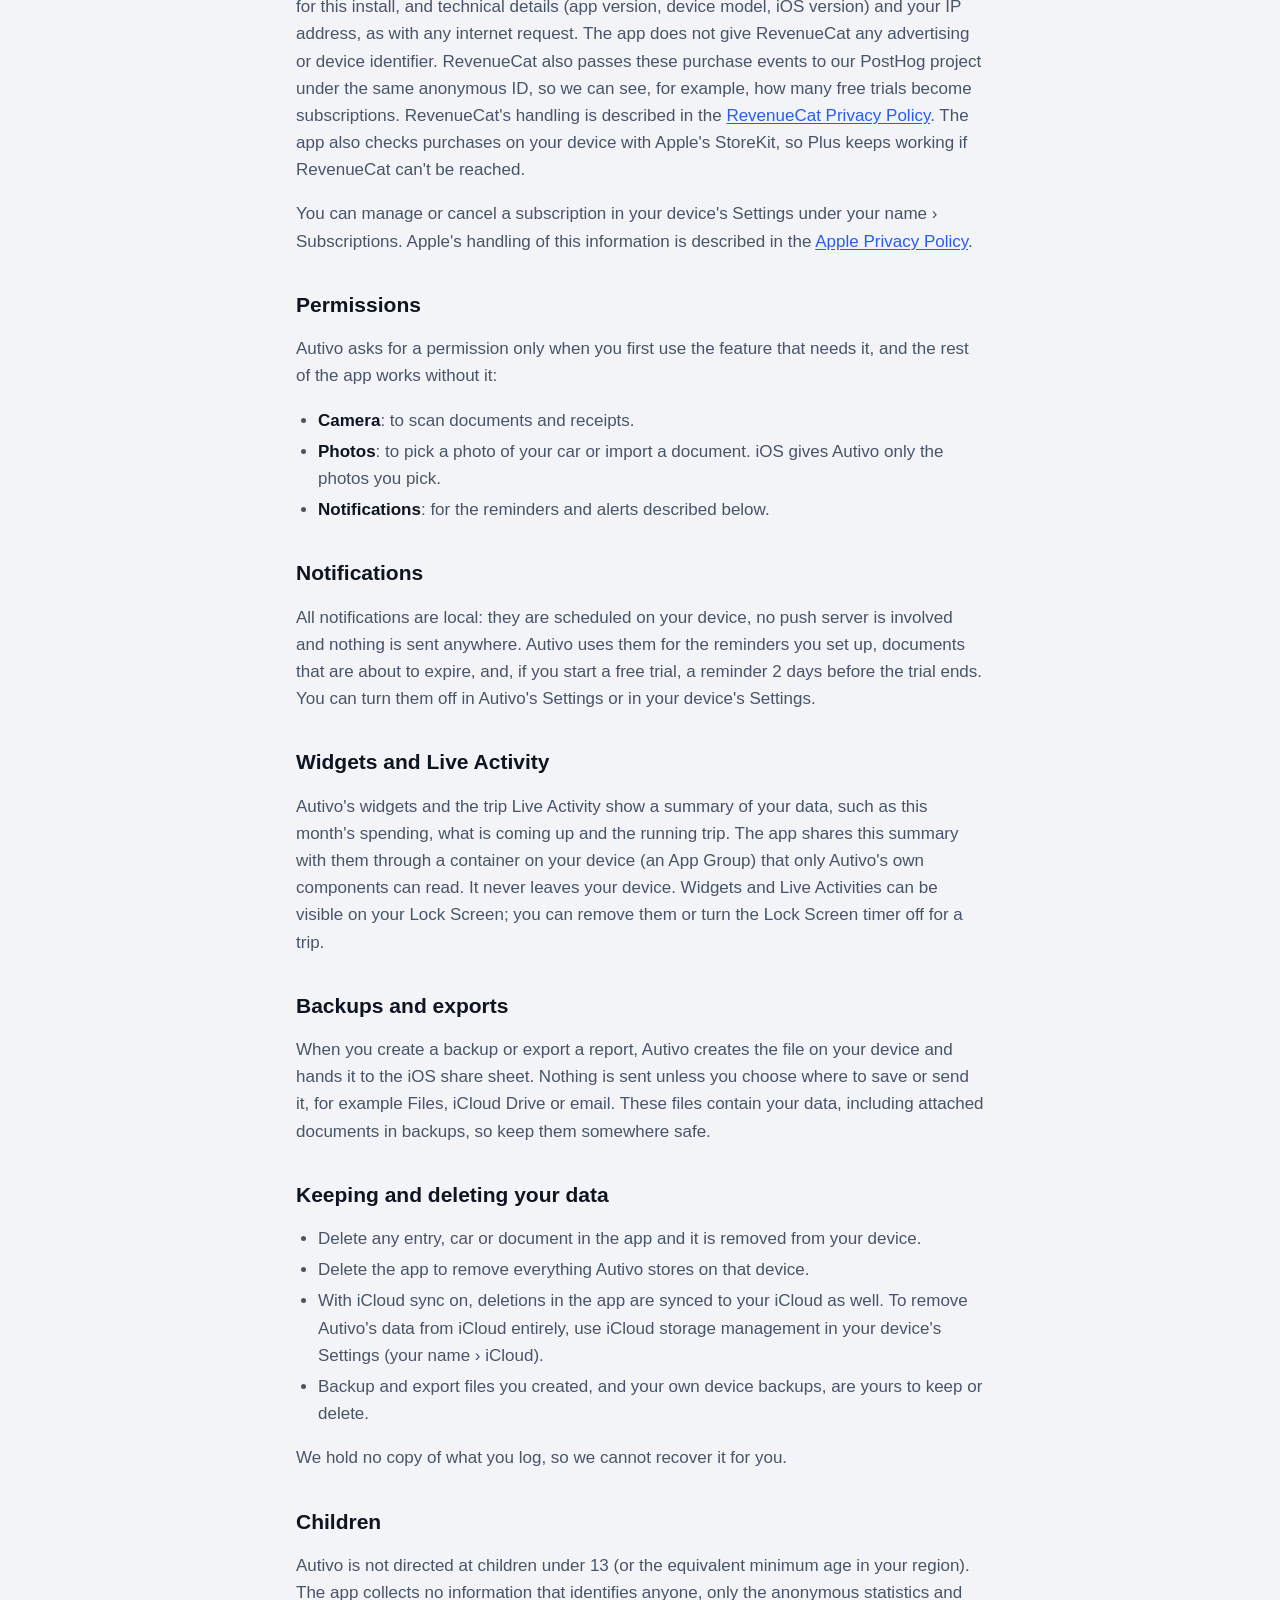
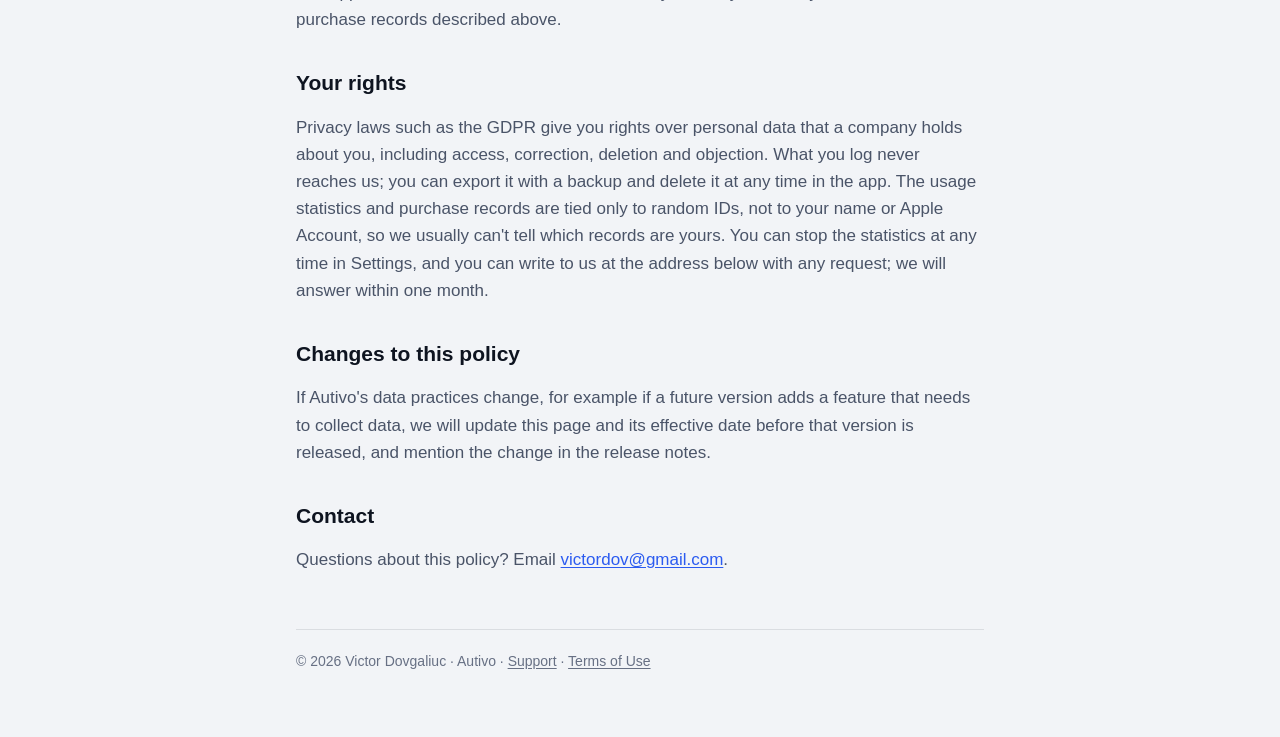
==== commit 94db3450: "Privacy: first-party analytics wording; PostHog storage in the US; no IP-discard claim Co-Authored-B" ====
--- a/privacy.html
+++ b/privacy.html
@@ -34,8 +34,9 @@
     <ul>
       <li>We never receive what you log: your cars, entries, notes, amounts, places, documents and photos. We have no
         servers of our own and cannot see them.</li>
-      <li>The app sends anonymous usage statistics and crash reports to PostHog, under a random ID. You can turn them off
-        in Settings &rsaquo; Your data &rsaquo; Share usage statistics.</li>
+      <li>The app sends anonymous usage statistics and crash reports (first-party analytics, to check that the app works)
+        to PostHog, under a random ID. You can turn them off in Settings &rsaquo; Your data &rsaquo; Share usage
+        statistics.</li>
       <li>There are no accounts, no advertising and no tracking across other companies' apps or websites.</li>
       <li>Your cars, entries, documents and photos are stored on your iPhone. With Autivo Plus you can choose to sync
         them through your own private iCloud, which we cannot access.</li>
@@ -83,8 +84,11 @@
     with your data as described above.</p>
 
   <h2 id="analytics">Usage statistics and crash reports</h2>
-  <p>To find out which features are used and to fix crashes, the app sends anonymous usage statistics to PostHog
-    (PostHog Inc.), an analytics service that processes them for us. What is sent:</p>
+  <p>Autivo uses <strong>first-party analytics</strong>: anonymous usage statistics that tell us whether the app works
+    (crashes and errors) and which of its features are used, so we can fix and improve it. They are about the app, not
+    about you: they are never used for advertising, never sold, and never combined with data from other companies' apps
+    or websites, which is what Apple and privacy laws call tracking. PostHog (PostHog Inc.) processes them for us. What
+    is sent:</p>
   <ul>
     <li>named events, for example "an entry was logged" with its type only (fill-up, charge, repair or expense),
       "a trip started", the onboarding steps, and the steps of opening the Plus screen and buying;</li>
@@ -96,9 +100,10 @@
   <p>What is never sent: anything you type or log, such as car names, number plates, VINs, notes, amounts, stations,
     garages, places, documents, photos or receipt scans, and your location. The statistics are not linked to your name,
     email or Apple Account, and we don't build a profile of you. As with any internet request, PostHog's servers see
-    your device's IP address; the app tells PostHog not to work out a location from it, and our PostHog project is set
-    to discard it. The data is stored by PostHog in the European Union and kept only as long as it helps improve the app.
-    PostHog's handling is described in the <a href="https://posthog.com/privacy">PostHog Privacy Policy</a>.</p>
+    your device's IP address; the app tells PostHog not to work out a location from it. The statistics are stored by
+    PostHog in the United States, together with those of our other apps and labelled with the app's name, and kept only
+    as long as they help us keep the apps working. PostHog's handling is described in the
+    <a href="https://posthog.com/privacy">PostHog Privacy Policy</a>.</p>
   <p>You can turn this off at any time in <strong>Settings &rsaquo; Your data &rsaquo; Share usage statistics</strong>.
     When it is off, the app sends no usage statistics or crash reports. We rely on our legitimate interest in keeping
     the app working and improving it (GDPR Art. 6(1)(f)), with this switch as your way to object.</p>
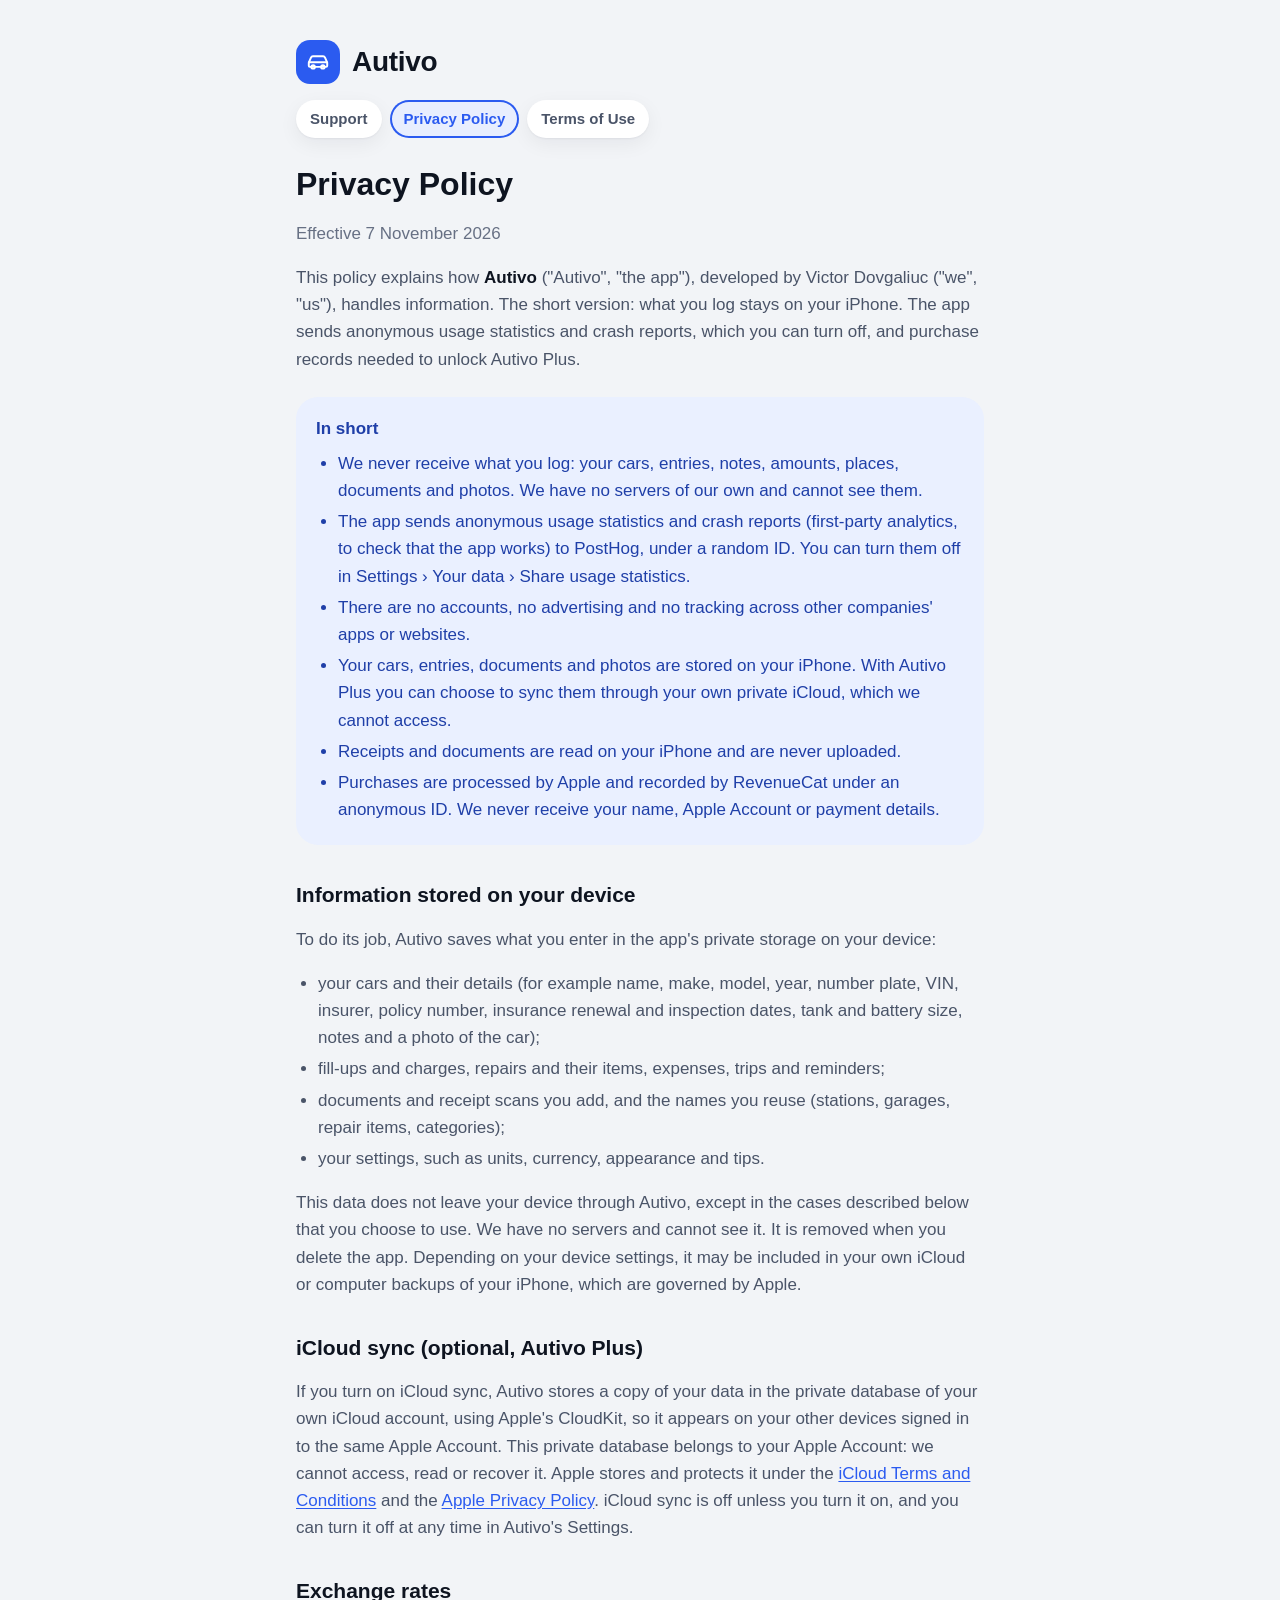
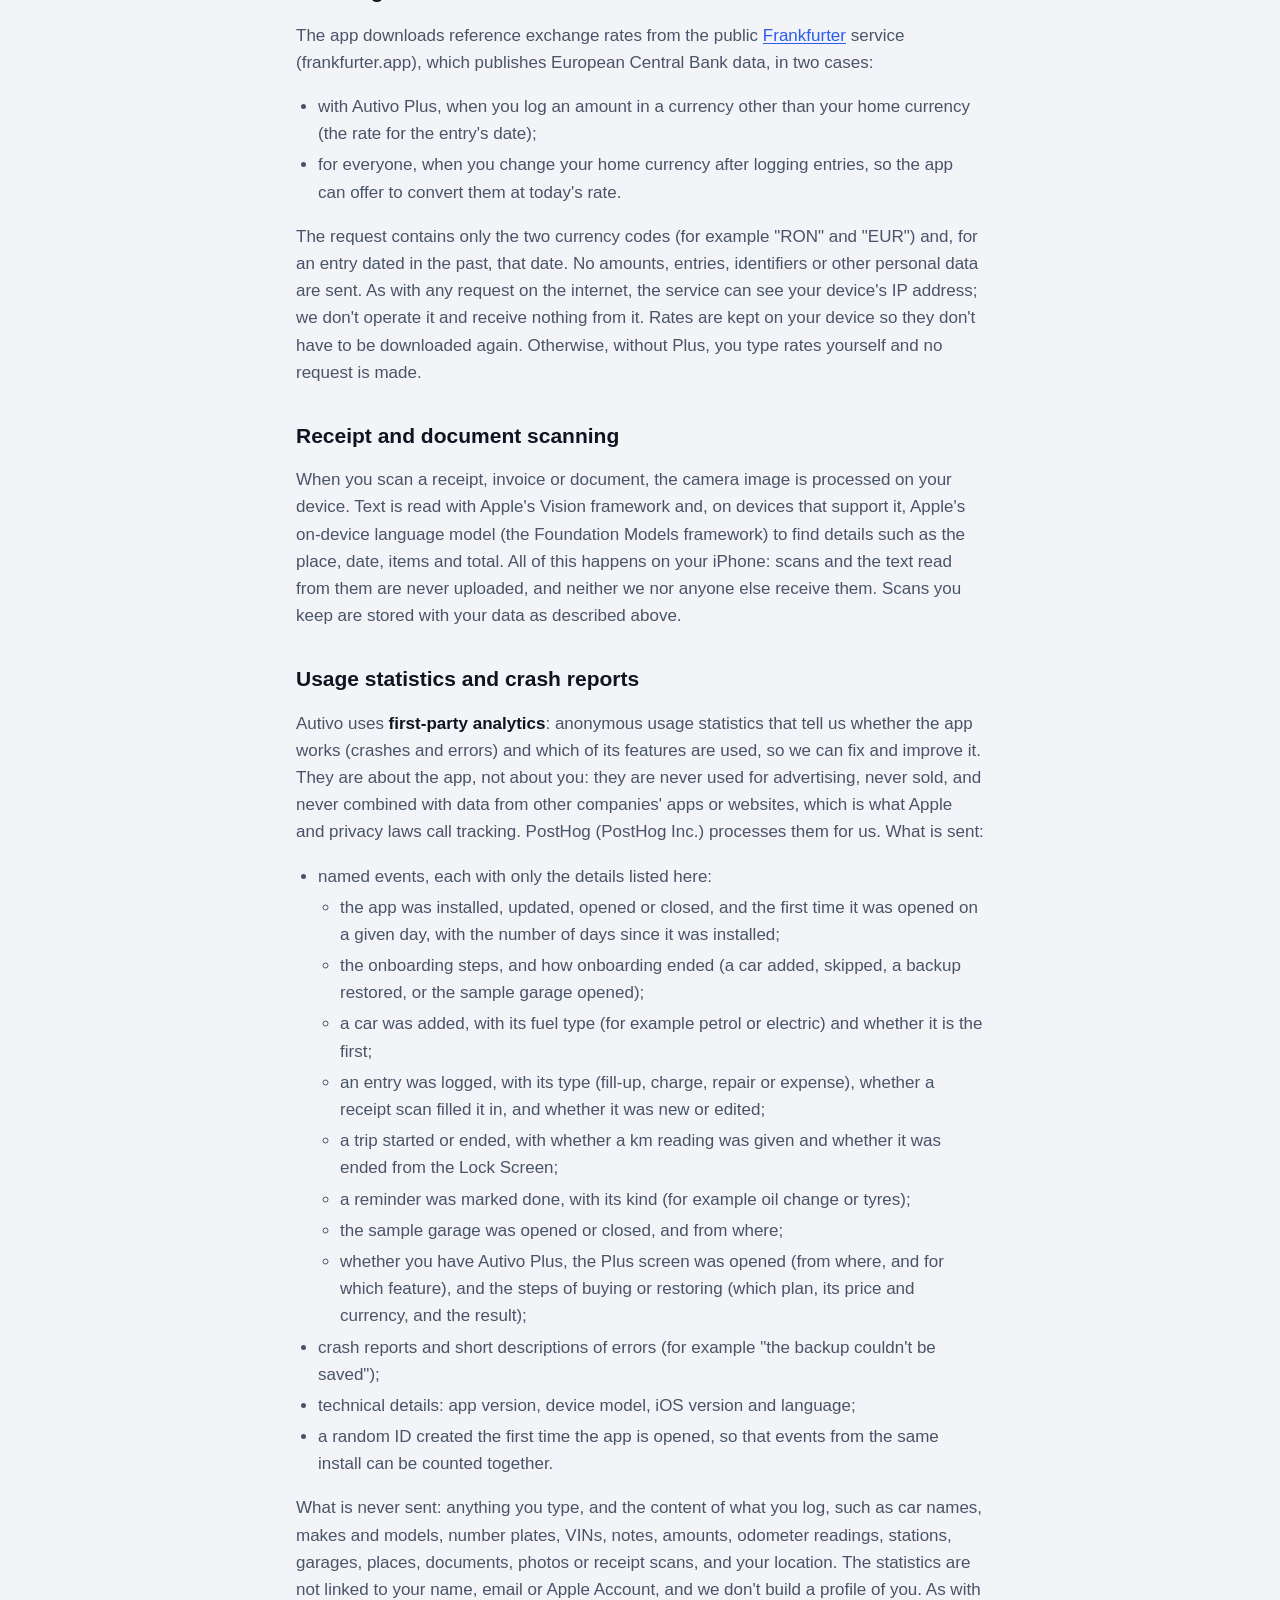
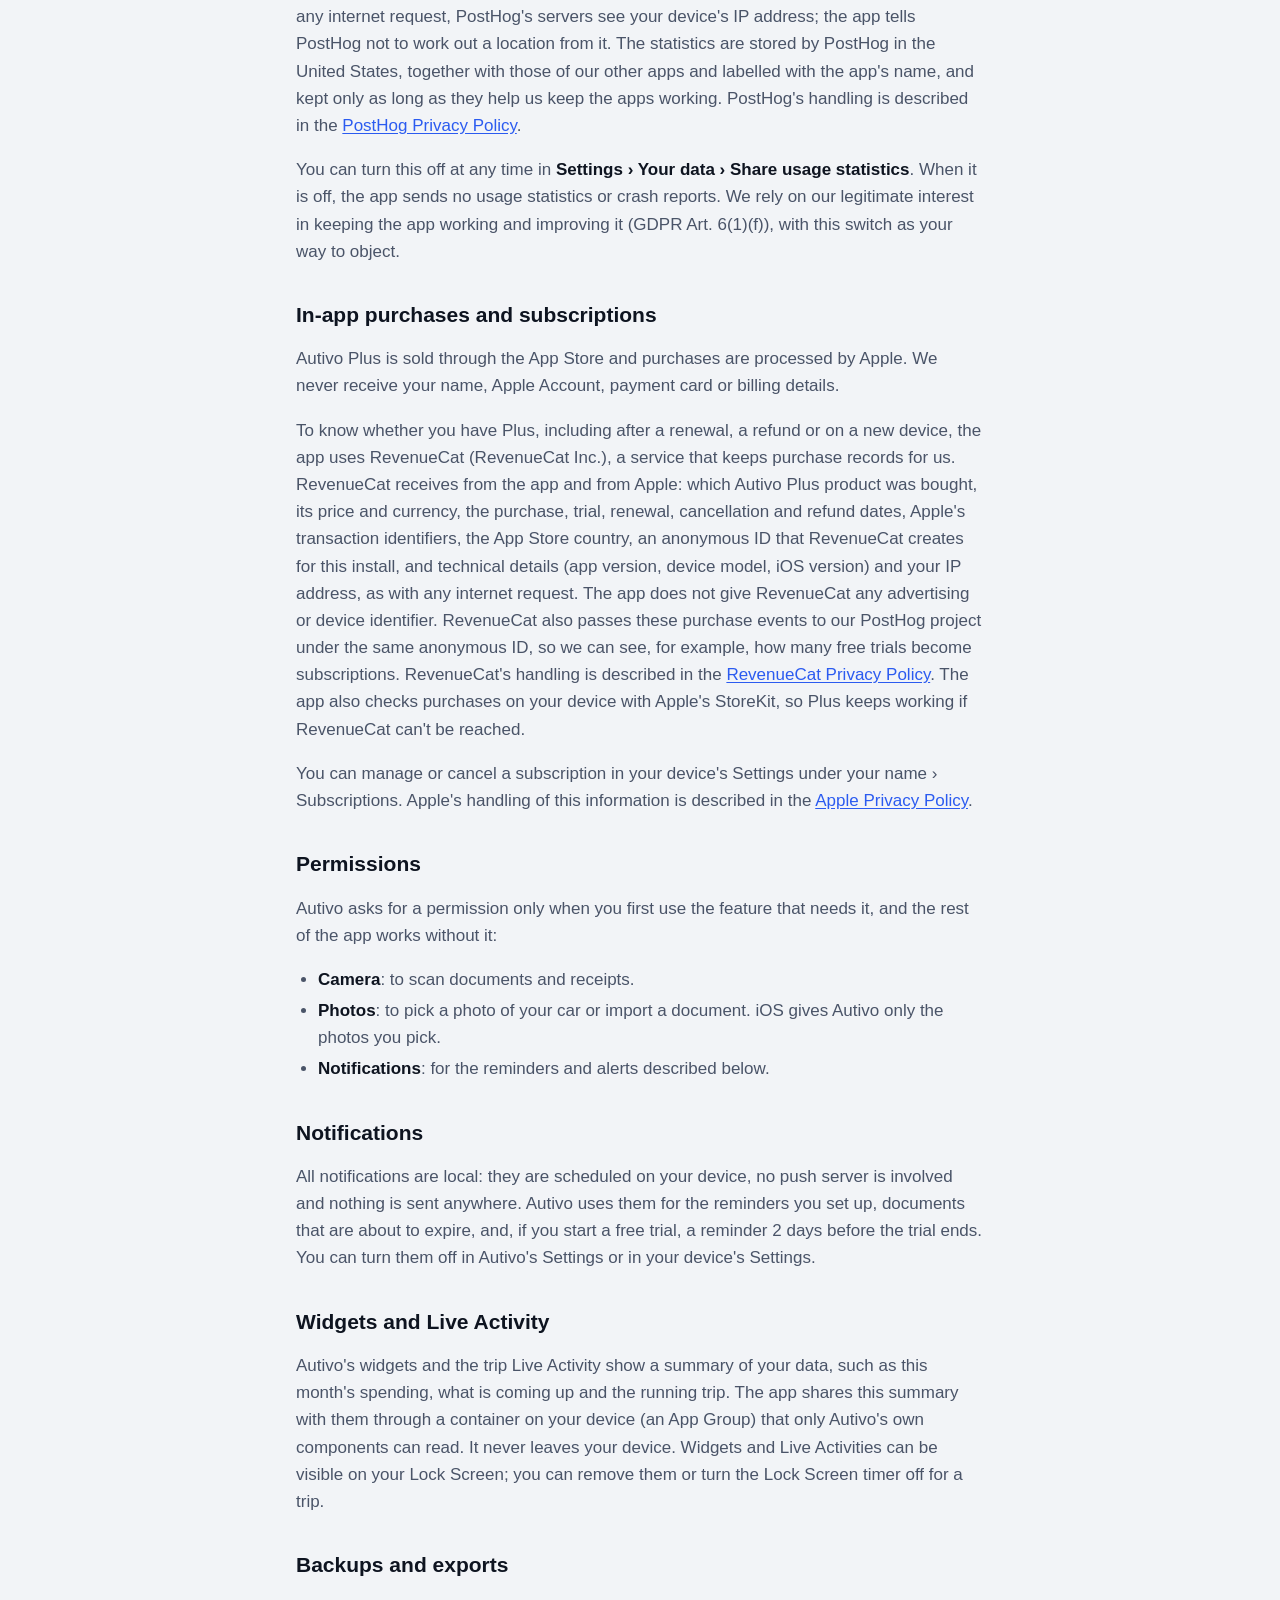
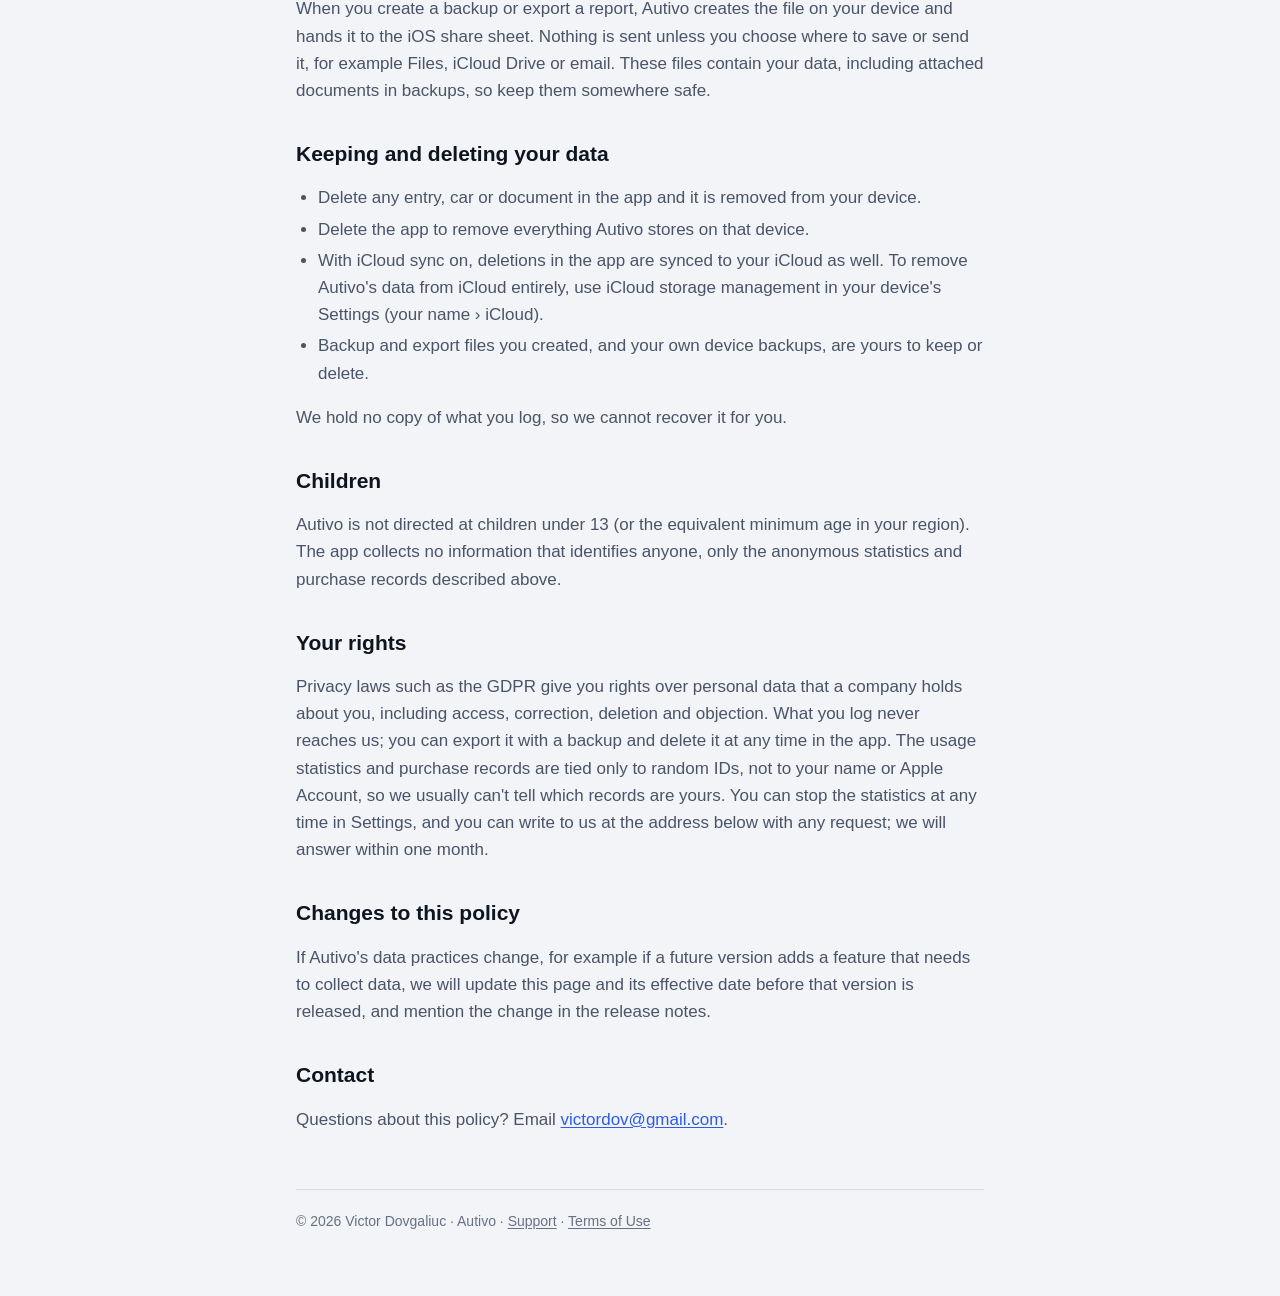
==== commit 0924ef60: "Support and privacy pages match build 1.0 (4) - Support: sample garage, changing the home currency, " ====
--- a/privacy.html
+++ b/privacy.html
@@ -23,7 +23,7 @@
   </header>
 
   <h1>Privacy Policy</h1>
-  <p class="muted">Effective 5 November 2026</p>
+  <p class="muted">Effective 7 November 2026</p>
 
   <p>This policy explains how <strong>Autivo</strong> ("Autivo", "the app"), developed by Victor Dovgaliuc
     ("we", "us"), handles information. The short version: what you log stays on your iPhone. The app sends anonymous
@@ -67,14 +67,20 @@
     <a href="https://www.apple.com/legal/privacy/">Apple Privacy Policy</a>. iCloud sync is off unless you turn it on, and
     you can turn it off at any time in Autivo's Settings.</p>
 
-  <h2 id="exchange-rates">Exchange rates (Autivo Plus)</h2>
-  <p>When you have Autivo Plus and log an amount in a currency other than your home currency, the app downloads the
-    day's reference exchange rates from the public <a href="https://frankfurter.app">Frankfurter</a> service
-    (frankfurter.app), which publishes European Central Bank data. The request contains only currency codes (for
-    example "EUR"). No amounts, entries, identifiers or other personal data are sent. As with any request on the
+  <h2 id="exchange-rates">Exchange rates</h2>
+  <p>The app downloads reference exchange rates from the public <a href="https://frankfurter.app">Frankfurter</a>
+    service (frankfurter.app), which publishes European Central Bank data, in two cases:</p>
+  <ul>
+    <li>with Autivo Plus, when you log an amount in a currency other than your home currency (the rate for the entry's
+      date);</li>
+    <li>for everyone, when you change your home currency after logging entries, so the app can offer to convert them
+      at today's rate.</li>
+  </ul>
+  <p>The request contains only the two currency codes (for example "RON" and "EUR") and, for an entry dated in the
+    past, that date. No amounts, entries, identifiers or other personal data are sent. As with any request on the
     internet, the service can see your device's IP address; we don't operate it and receive nothing from it. Rates are
-    kept on your device for about a day so they don't have to be downloaded again. Without Plus, you type rates yourself
-    and no request is made.</p>
+    kept on your device so they don't have to be downloaded again. Otherwise, without Plus, you type rates yourself and
+    no request is made.</p>
 
   <h2>Receipt and document scanning</h2>
   <p>When you scan a receipt, invoice or document, the camera image is processed on your device. Text is read with
@@ -90,14 +96,30 @@
     or websites, which is what Apple and privacy laws call tracking. PostHog (PostHog Inc.) processes them for us. What
     is sent:</p>
   <ul>
-    <li>named events, for example "an entry was logged" with its type only (fill-up, charge, repair or expense),
-      "a trip started", the onboarding steps, and the steps of opening the Plus screen and buying;</li>
+    <li>named events, each with only the details listed here:
+      <ul>
+        <li>the app was installed, updated, opened or closed, and the first time it was opened on a given day, with the
+          number of days since it was installed;</li>
+        <li>the onboarding steps, and how onboarding ended (a car added, skipped, a backup restored, or the sample
+          garage opened);</li>
+        <li>a car was added, with its fuel type (for example petrol or electric) and whether it is the first;</li>
+        <li>an entry was logged, with its type (fill-up, charge, repair or expense), whether a receipt scan filled it in,
+          and whether it was new or edited;</li>
+        <li>a trip started or ended, with whether a km reading was given and whether it was ended from the Lock
+          Screen;</li>
+        <li>a reminder was marked done, with its kind (for example oil change or tyres);</li>
+        <li>the sample garage was opened or closed, and from where;</li>
+        <li>whether you have Autivo Plus, the Plus screen was opened (from where, and for which feature), and the steps
+          of buying or restoring (which plan, its price and currency, and the result);</li>
+      </ul>
+    </li>
     <li>crash reports and short descriptions of errors (for example "the backup couldn't be saved");</li>
     <li>technical details: app version, device model, iOS version and language;</li>
     <li>a random ID created the first time the app is opened, so that events from the same install can be counted
       together.</li>
   </ul>
-  <p>What is never sent: anything you type or log, such as car names, number plates, VINs, notes, amounts, stations,
+  <p>What is never sent: anything you type, and the content of what you log, such as car names, makes and models,
+    number plates, VINs, notes, amounts, odometer readings, stations,
     garages, places, documents, photos or receipt scans, and your location. The statistics are not linked to your name,
     email or Apple Account, and we don't build a profile of you. As with any internet request, PostHog's servers see
     your device's IP address; the app tells PostHog not to work out a location from it. The statistics are stored by
